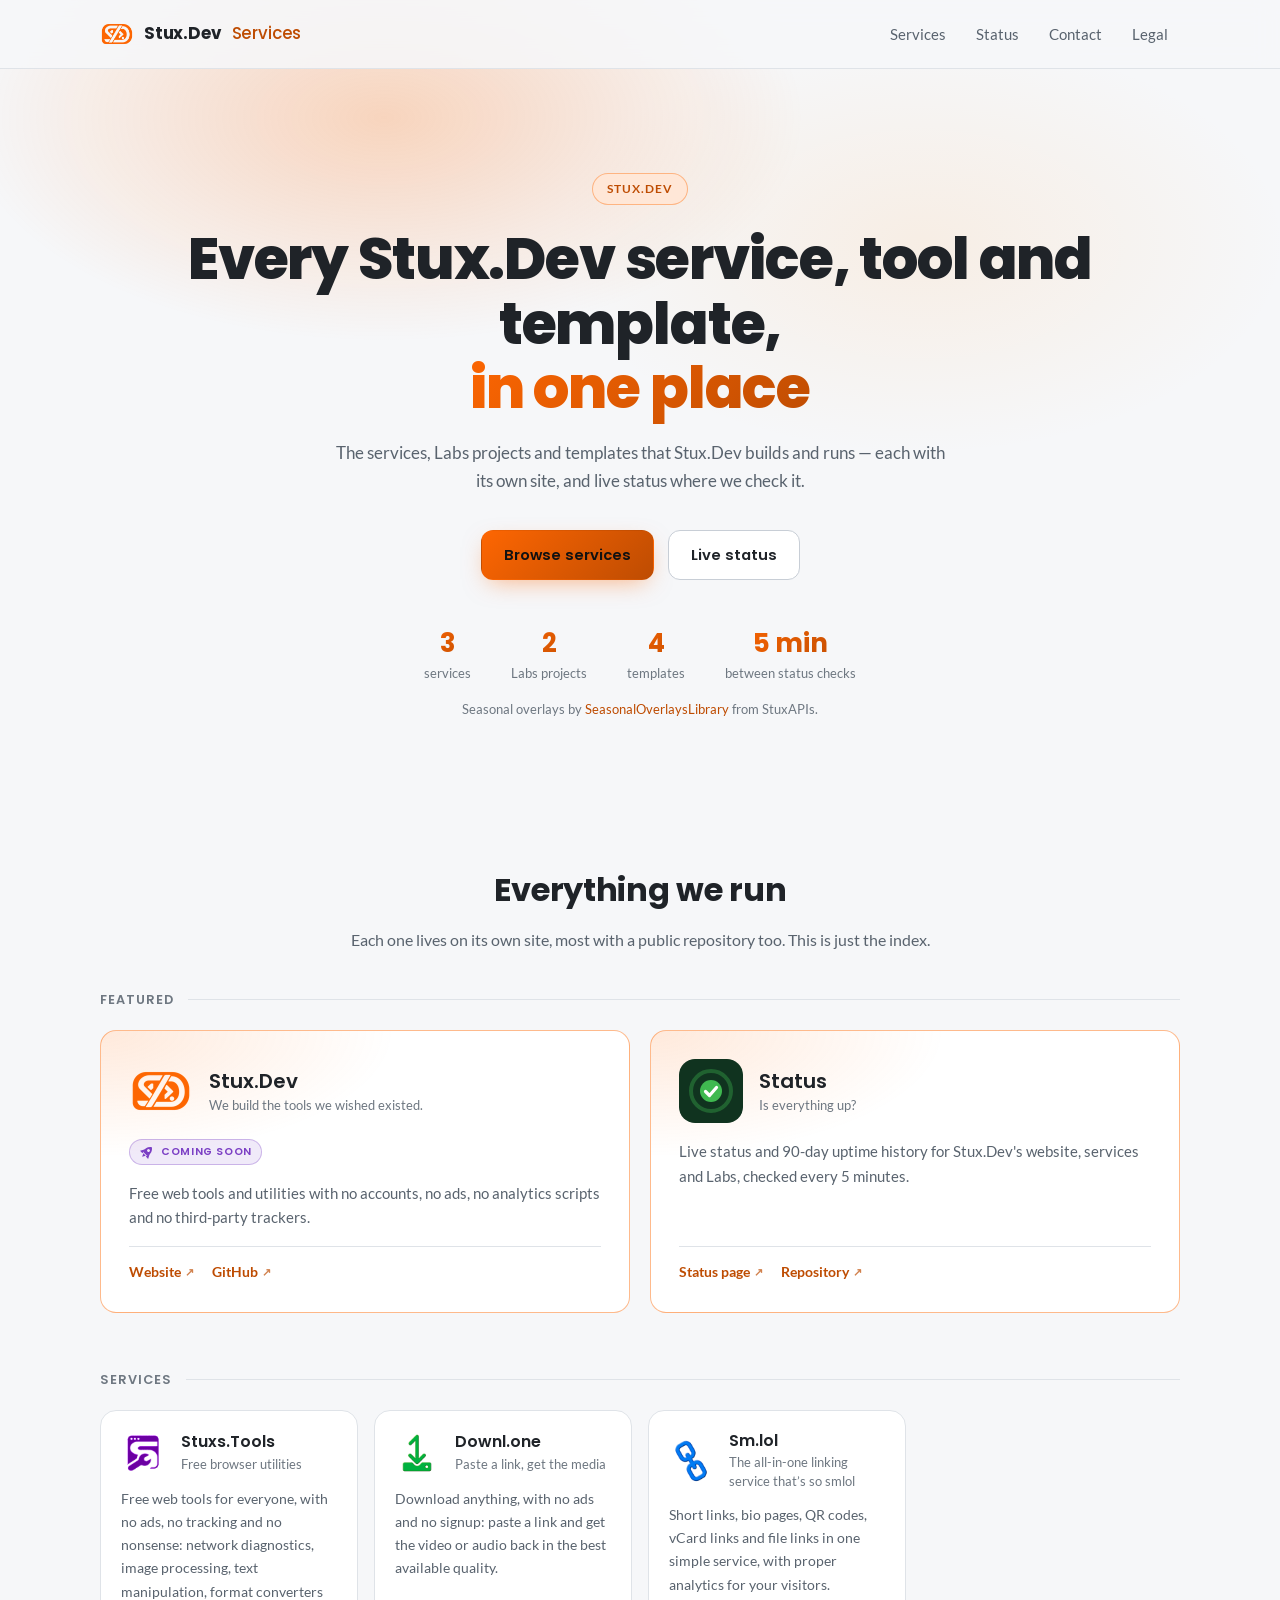
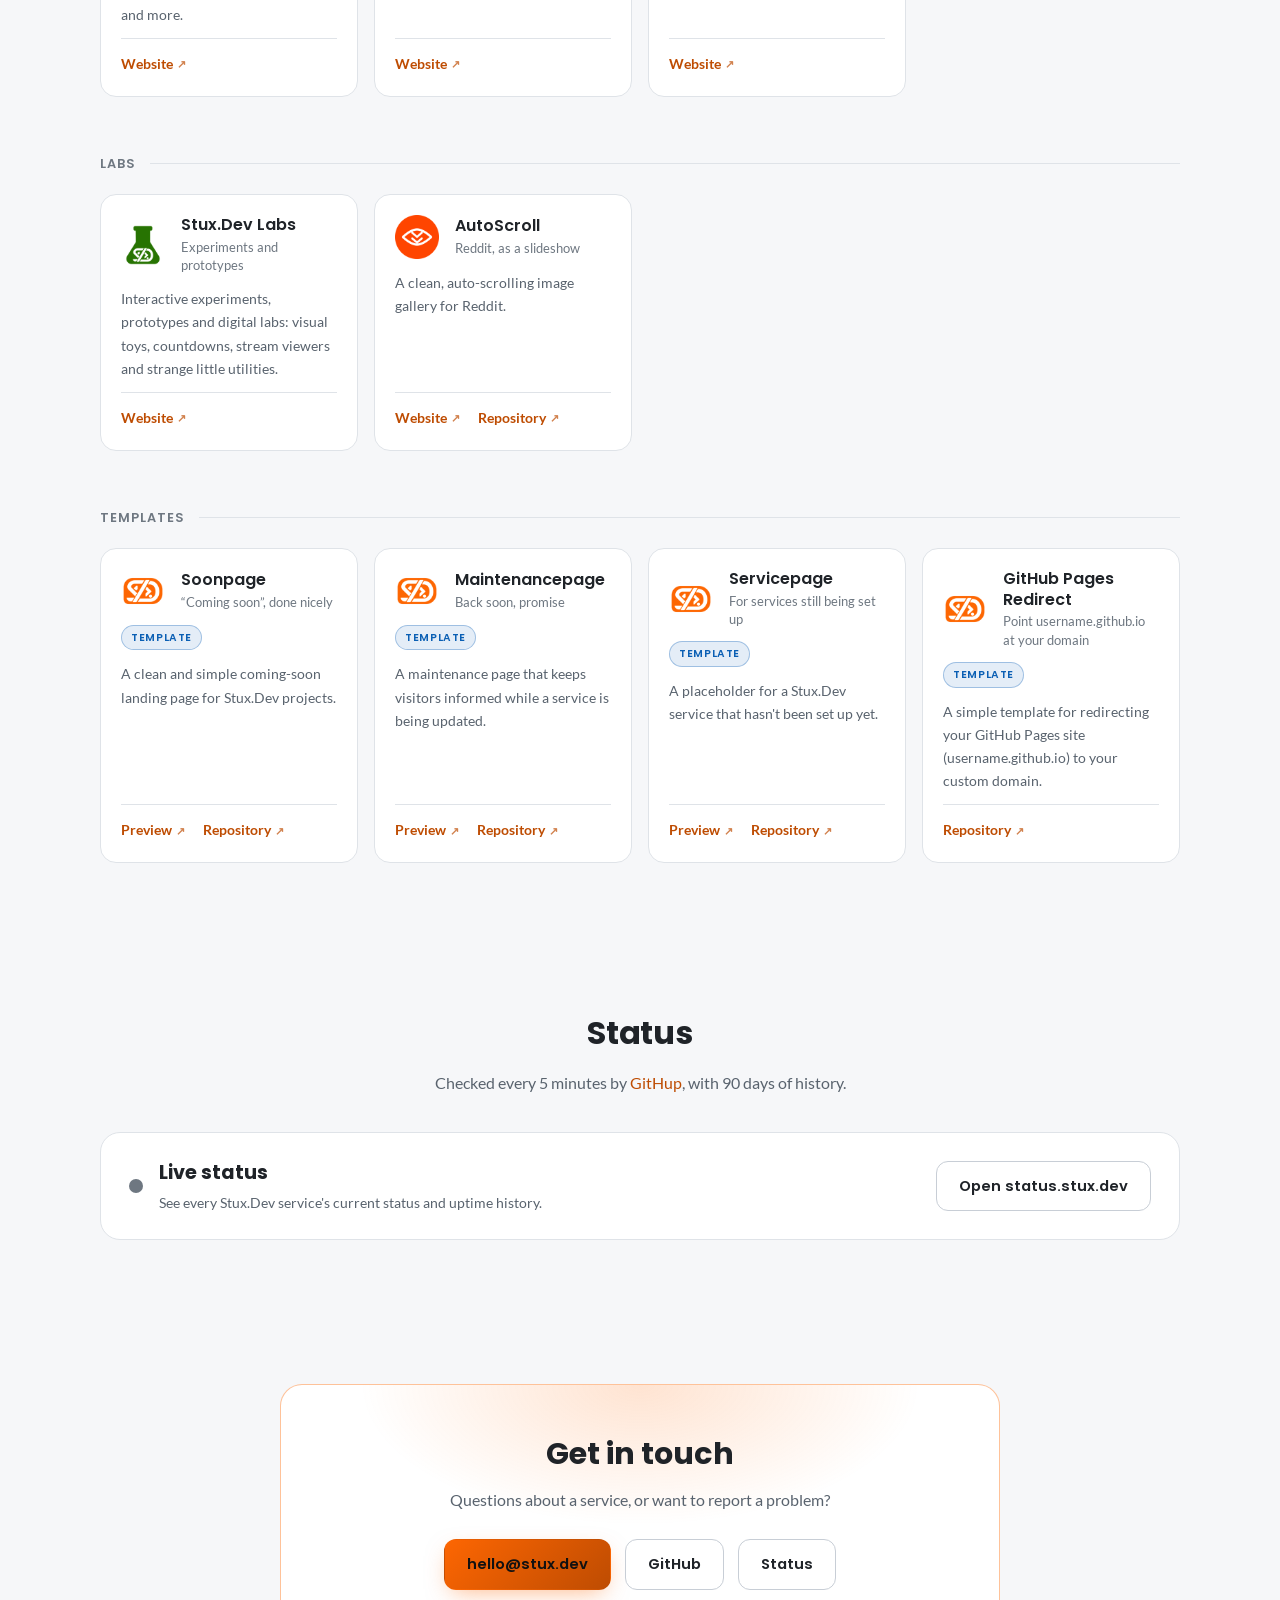
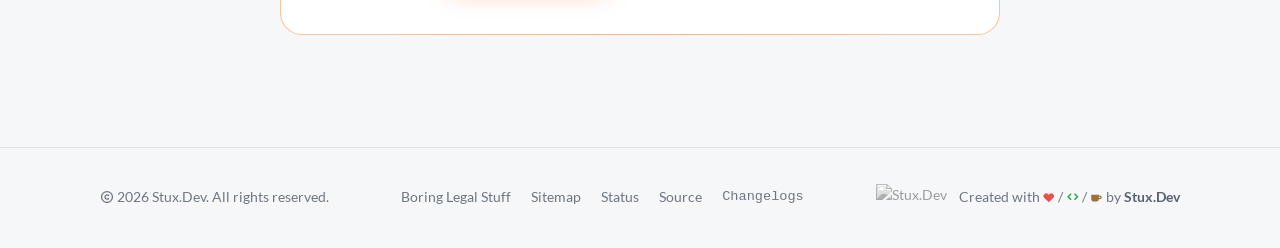
==== index.html @ bbdae4e1 "Release v1.0.5 See CHANGELOG.md for details." ====
<!doctype html>
<html lang="en">
<head>
  <meta charset="utf-8">
  <meta name="viewport" content="width=device-width, initial-scale=1">
  <meta name="theme-color" content="#0d1117">
  <title>Stux.Dev Services</title>
  <meta name="description" content="Every Stux.Dev service, tool and template in one place, with live status from status.stux.dev.">
  <link rel="icon" type="image/png" href="/assets/img/icon.png">
  <link rel="stylesheet" href="/assets/css/style.css">
  <link rel="stylesheet" href="/assets/css/site-banner.css">
  <script src="/assets/js/dev-mode.js"></script>
  <script src="https://seasonaloverlayslibrary.stuxapis.net/seasonal-overlays-library.js" defer></script>
</head>
<body>

  <header class="site-header">
    <div class="container">
      <a href="/" class="brand">
        <img src="/assets/img/icon.png" width="34" height="34" alt="">
        Stux.Dev <span class="brand-sub">Services</span>
      </a>
      <nav class="nav-links">
        <a href="/#services">Services</a>
        <a href="/#status">Status</a>
        <a href="/#contact">Contact</a>
        <a href="/legal/">Legal</a>
      </nav>
    </div>
  </header>

  <section class="hero">
    <div class="container">
      <span class="eyebrow">Stux.Dev</span>
      <h1>Every Stux.Dev service, tool and template,<br><span class="grad">in one place</span></h1>
      <p>The services, Labs projects and templates that Stux.Dev builds and runs &mdash; each with its own site, and live status where we check it.</p>
      <div class="actions">
        <a class="btn btn-primary" href="#services">Browse services</a>
        <a class="btn btn-ghost" href="https://status.stux.dev" target="_blank" rel="noopener">Live status</a>
        <button type="button" class="btn btn-ghost btn-season" id="season-btn" data-overlay-preset="auto" hidden>Today's overlay</button>
      </div>
      <div class="hero-stats">
        <div><strong class="grad">3</strong><span>services</span></div>
        <div><strong class="grad">2</strong><span>Labs projects</span></div>
        <div><strong class="grad">4</strong><span>templates</span></div>
        <div><strong class="grad">5 min</strong><span>between status checks</span></div>
      </div>
      <p class="season-note">Seasonal overlays by <a href="https://seasonaloverlayslibrary.stuxapis.net" target="_blank" rel="noopener">SeasonalOverlaysLibrary</a> from StuxAPIs.</p>
    </div>
  </section>

  <section class="section" id="services">
    <div class="container">
      <div class="section-head">
        <h2>Everything we run</h2>
        <p>Each one lives on its own site, most with a public repository too. This is just the index.</p>
      </div>

      <h3 class="subhead">Featured</h3>
      <div class="project-grid two-up">

        <article data-state="soon" class="project-card featured" data-monitor="stux-dev:stux-dev">
          <div class="project-top">
            <img class="project-icon" src="/assets/img/services/stux-dev.png" width="64" height="64" alt="Stux.Dev icon" loading="lazy">
            <div>
              <h3>Stux.Dev</h3>
              <div class="project-tagline">We build the tools we wished existed.</div>
            </div>
          </div>
          <span class="badge-status soon"><i class="badge-ico" aria-hidden="true"></i>Coming soon</span>
          <p class="desc">Free web tools and utilities with no accounts, no ads, no analytics scripts and no third-party trackers.</p>
          <div class="project-links">
            <a href="https://stux.dev" target="_blank" rel="noopener">Website</a>
            <a href="https://github.com/StuxDev" target="_blank" rel="noopener">GitHub</a>
          </div>
        </article>

        <article class="project-card featured" data-monitor="stux-dev:*">
          <div class="project-top">
            <img class="project-icon" src="/assets/img/services/status.svg" width="64" height="64" alt="Status icon" loading="lazy">
            <div>
              <h3>Status</h3>
              <div class="project-tagline">Is everything up?</div>
            </div>
          </div>
          <span class="badge-status live" hidden></span>
          <p class="desc">Live status and 90-day uptime history for Stux.Dev's website, services and Labs, checked every 5 minutes.</p>
          <div class="project-links">
            <a href="https://status.stux.dev" target="_blank" rel="noopener">Status page</a>
            <a href="https://github.com/StuxDev/Status" target="_blank" rel="noopener">Repository</a>
          </div>
        </article>

      </div>

      <h3 class="subhead">Services</h3>
      <div class="project-grid compact">

        <article class="project-card" data-monitor="stux-dev:stuxs-tools">
          <div class="project-top">
            <img class="project-icon" src="/assets/img/services/stuxs-tools.png" width="44" height="44" alt="Stuxs.Tools icon" loading="lazy">
            <div>
              <h3>Stuxs.Tools</h3>
              <div class="project-tagline">Free browser utilities</div>
            </div>
          </div>
          <span class="badge-status live" hidden></span>
          <p class="desc">Free web tools for everyone, with no ads, no tracking and no nonsense: network diagnostics, image processing, text manipulation, format converters and more.</p>
          <div class="project-links">
            <a href="https://stuxs.tools" target="_blank" rel="noopener">Website</a>
          </div>
        </article>

        <article class="project-card" data-monitor="stux-dev:downl-one">
          <div class="project-top">
            <img class="project-icon" src="/assets/img/services/downl-one.png" width="44" height="44" alt="Downl.one icon" loading="lazy">
            <div>
              <h3>Downl.one</h3>
              <div class="project-tagline">Paste a link, get the media</div>
            </div>
          </div>
          <span class="badge-status live" hidden></span>
          <p class="desc">Download anything, with no ads and no signup: paste a link and get the video or audio back in the best available quality.</p>
          <div class="project-links">
            <a href="https://downl.one" target="_blank" rel="noopener">Website</a>
          </div>
        </article>

        <article class="project-card" data-monitor="stux-dev:sm-lol">
          <div class="project-top">
            <img class="project-icon" src="/assets/img/services/sm-lol.png" width="44" height="44" alt="Sm.lol icon" loading="lazy">
            <div>
              <h3>Sm.lol</h3>
              <div class="project-tagline">The all-in-one linking service that&rsquo;s so smlol</div>
            </div>
          </div>
          <span class="badge-status live" hidden></span>
          <p class="desc">Short links, bio pages, QR codes, vCard links and file links in one simple service, with proper analytics for your visitors.</p>
          <div class="project-links">
            <a href="https://sm.lol" target="_blank" rel="noopener">Website</a>
          </div>
        </article>

      </div>

      <h3 class="subhead">Labs</h3>
      <div class="project-grid compact">

        <article class="project-card" data-monitor="stux-dev:stux-dev-labs">
          <div class="project-top">
            <img class="project-icon" src="/assets/img/services/stux-dev-labs.png" width="44" height="44" alt="Stux.Dev Labs icon" loading="lazy">
            <div>
              <h3>Stux.Dev Labs</h3>
              <div class="project-tagline">Experiments and prototypes</div>
            </div>
          </div>
          <span class="badge-status live" hidden></span>
          <p class="desc">Interactive experiments, prototypes and digital labs: visual toys, countdowns, stream viewers and strange little utilities.</p>
          <div class="project-links">
            <a href="https://labs.stux.dev" target="_blank" rel="noopener">Website</a>
          </div>
        </article>

        <article class="project-card" data-monitor="stux-dev:autoscroll">
          <div class="project-top">
            <img class="project-icon" src="/assets/img/services/autoscroll.png" width="44" height="44" alt="AutoScroll icon" loading="lazy">
            <div>
              <h3>AutoScroll</h3>
              <div class="project-tagline">Reddit, as a slideshow</div>
            </div>
          </div>
          <span class="badge-status live" hidden></span>
          <p class="desc">A clean, auto-scrolling image gallery for Reddit.</p>
          <div class="project-links">
            <a href="https://autoscroll.stux.dev" target="_blank" rel="noopener">Website</a>
            <a href="https://github.com/StuxDev/AutoScroll" target="_blank" rel="noopener">Repository</a>
          </div>
        </article>

      </div>

      <h3 class="subhead">Templates</h3>
      <div class="project-grid compact">

        <article data-state="template" class="project-card">
          <div class="project-top">
            <img class="project-icon" src="/assets/img/services/stux-dev.png" width="44" height="44" alt="Soonpage icon" loading="lazy">
            <div>
              <h3>Soonpage</h3>
              <div class="project-tagline">&ldquo;Coming soon&rdquo;, done nicely</div>
            </div>
          </div>
          <span class="badge-status template"><i class="badge-ico" aria-hidden="true"></i>Template</span>
          <p class="desc">A clean and simple coming-soon landing page for Stux.Dev projects.</p>
          <div class="project-links">
            <a href="https://soonpage.stux.dev" target="_blank" rel="noopener">Preview</a>
            <a href="https://github.com/StuxDev/soonpage" target="_blank" rel="noopener">Repository</a>
          </div>
        </article>

        <article data-state="template" class="project-card">
          <div class="project-top">
            <img class="project-icon" src="/assets/img/services/stux-dev.png" width="44" height="44" alt="Maintenancepage icon" loading="lazy">
            <div>
              <h3>Maintenancepage</h3>
              <div class="project-tagline">Back soon, promise</div>
            </div>
          </div>
          <span class="badge-status template"><i class="badge-ico" aria-hidden="true"></i>Template</span>
          <p class="desc">A maintenance page that keeps visitors informed while a service is being updated.</p>
          <div class="project-links">
            <a href="https://maintenancepage.stux.dev" target="_blank" rel="noopener">Preview</a>
            <a href="https://github.com/StuxDev/maintenancepage" target="_blank" rel="noopener">Repository</a>
          </div>
        </article>

        <article data-state="template" class="project-card">
          <div class="project-top">
            <img class="project-icon" src="/assets/img/services/stux-dev.png" width="44" height="44" alt="Servicepage icon" loading="lazy">
            <div>
              <h3>Servicepage</h3>
              <div class="project-tagline">For services still being set up</div>
            </div>
          </div>
          <span class="badge-status template"><i class="badge-ico" aria-hidden="true"></i>Template</span>
          <p class="desc">A placeholder for a Stux.Dev service that hasn't been set up yet.</p>
          <div class="project-links">
            <a href="https://servicepage.stux.dev" target="_blank" rel="noopener">Preview</a>
            <a href="https://github.com/StuxDev/servicepage" target="_blank" rel="noopener">Repository</a>
          </div>
        </article>

        <article data-state="template" class="project-card">
          <div class="project-top">
            <img class="project-icon" src="/assets/img/services/stux-dev.png" width="44" height="44" alt="GitHub Pages Redirect icon" loading="lazy">
            <div>
              <h3>GitHub Pages Redirect</h3>
              <div class="project-tagline">Point username.github.io at your domain</div>
            </div>
          </div>
          <span class="badge-status template"><i class="badge-ico" aria-hidden="true"></i>Template</span>
          <p class="desc">A simple template for redirecting your GitHub Pages site (username.github.io) to your custom domain.</p>
          <div class="project-links">
            <a href="https://github.com/StuxDev/stuxdev.github.io" target="_blank" rel="noopener">Repository</a>
          </div>
        </article>

      </div>
    </div>
  </section>

  <section class="section" id="status">
    <div class="container">
      <div class="section-head">
        <h2>Status</h2>
        <p>Checked every 5 minutes by <a href="https://githup.stux.group" target="_blank" rel="noopener" style="color: var(--accent-bright);">GitHup</a>, with 90 days of history.</p>
      </div>
      <div class="status-band" id="status-band">
        <div class="sb-main">
          <span class="sb-dot" aria-hidden="true"></span>
          <div>
            <h2>Live status</h2>
            <p>See every Stux.Dev service's current status and uptime history.</p>
          </div>
        </div>
        <a class="btn btn-ghost" href="https://status.stux.dev" target="_blank" rel="noopener">Open status.stux.dev</a>
      </div>
    </div>
  </section>

  <section class="section" id="contact">
    <div class="container">
      <div class="contact-card">
        <h2>Get in touch</h2>
        <p>Questions about a service, or want to report a problem?</p>
        <div class="contact-links">
          <a class="btn btn-primary" href="mailto:hello@stux.dev">hello@stux.dev</a>
          <a class="btn btn-ghost" href="https://github.com/StuxDev" target="_blank" rel="noopener">GitHub</a>
          <a class="btn btn-ghost" href="https://status.stux.dev" target="_blank" rel="noopener">Status</a>
        </div>
      </div>
    </div>
  </section>

  <footer class="site-footer">
    <div class="container">
      <div><span class="copy-i" title="Copyright"><svg viewBox="0 0 16 16" aria-hidden="true" focusable="false"><path d="M8 1a7 7 0 1 1 0 14A7 7 0 0 1 8 1zm0 1.5a5.5 5.5 0 1 0 0 11 5.5 5.5 0 0 0 0-11zm.1 2.3c1.2 0 2.2.6 2.7 1.6l-1.3.7c-.3-.6-.8-.9-1.4-.9-1 0-1.6.8-1.6 1.8s.6 1.8 1.6 1.8c.6 0 1.1-.3 1.4-.9l1.3.7c-.5 1-1.5 1.6-2.7 1.6-1.8 0-3.1-1.4-3.1-3.2s1.3-3.2 3.1-3.2z"/></svg></span><span class="sr-only">&copy;</span> <span data-year data-year-start="2026"></span> Stux.Dev. All rights reserved.</div>
      <div class="footer-links">
        <a href="/legal/">Boring Legal Stuff</a>
        <a href="/sitemap/">Sitemap</a>
        <a href="https://status.stux.dev" target="_blank" rel="noopener">Status</a>
        <a href="https://github.com/StuxDev/Services" target="_blank" rel="noopener">Source</a>
        <a href="/changelogs/" data-site-version title="Changelogs">Changelogs</a>
      </div>
      <div class="footer-brand">
        <div class="footer-brand-row">
          <a href="/" aria-label="Stux.Dev"><img class="footer-brand-logo" src="https://global.media.stux.dev/logo.png" alt="Stux.Dev" height="28"></a>
        </div>
        <p class="footer-created">Created with <span class="fc-i fc-love" title="Love"><svg viewBox="0 0 16 16" aria-hidden="true" focusable="false"><path d="M8 14.3 1.9 8.4A3.7 3.7 0 0 1 7.2 3.1L8 3.9l.8-.8a3.7 3.7 0 0 1 5.3 5.3z"/></svg></span> / <span class="fc-i fc-code" title="Code"><svg viewBox="0 0 16 16" aria-hidden="true" focusable="false"><path d="M5.4 3.9 1.3 8l4.1 4.1 1.2-1.2L3.7 8l2.9-2.9zm5.2 0L9.4 5.1 12.3 8l-2.9 2.9 1.2 1.2L14.7 8z"/></svg></span> / <span class="fc-i fc-coffee" title="Coffee"><svg viewBox="0 0 16 16" aria-hidden="true" focusable="false"><path d="M1.5 4.5h9.5v5A3.5 3.5 0 0 1 7.5 13h-2.5A3.5 3.5 0 0 1 1.5 9.5zM11 5.5h1.2a2.3 2.3 0 0 1 0 4.6H11V8.6h1.2a.8.8 0 0 0 0-1.6H11z"/></svg></span><span class="sr-only"> love, code and coffee</span> by <a href="https://github.com/StuxDev" target="_blank" rel="noopener">Stux.Dev</a></p>
      </div>
    </div>
  </footer>

  <script src="/assets/js/main.js" defer></script>
</body>
</html>
---- assets/css/style.css ----
/* Stux.Dev Services — shared stylesheet
   Layout follows StuxieDev Projects; palette is the main Stux.Dev one (accent #fd6602),
   dark by default with a light theme (system preference, or data-theme on <html>).
   Poppins for headings, Lato for body copy. */

/* Self-hosted (SIL Open Font License), latin subset only, so the site makes
   no third-party requests. See assets/fonts/. */
@font-face {
  font-family: "Lato";
  font-style: normal;
  font-weight: 400;
  font-display: swap;
  src: url("/assets/fonts/lato-400-latin.woff2") format("woff2");
  unicode-range: U+0000-00FF, U+0131, U+0152-0153, U+02BB-02BC, U+02C6, U+02DA, U+02DC, U+0304, U+0308, U+0329, U+2000-206F, U+20AC, U+2122, U+2191, U+2193, U+2212, U+2215, U+FEFF, U+FFFD;
}
@font-face {
  font-family: "Lato";
  font-style: normal;
  font-weight: 700;
  font-display: swap;
  src: url("/assets/fonts/lato-700-latin.woff2") format("woff2");
  unicode-range: U+0000-00FF, U+0131, U+0152-0153, U+02BB-02BC, U+02C6, U+02DA, U+02DC, U+0304, U+0308, U+0329, U+2000-206F, U+20AC, U+2122, U+2191, U+2193, U+2212, U+2215, U+FEFF, U+FFFD;
}
@font-face {
  font-family: "Poppins";
  font-style: normal;
  font-weight: 500;
  font-display: swap;
  src: url("/assets/fonts/poppins-500-latin.woff2") format("woff2");
  unicode-range: U+0000-00FF, U+0131, U+0152-0153, U+02BB-02BC, U+02C6, U+02DA, U+02DC, U+0304, U+0308, U+0329, U+2000-206F, U+20AC, U+2122, U+2191, U+2193, U+2212, U+2215, U+FEFF, U+FFFD;
}
@font-face {
  font-family: "Poppins";
  font-style: normal;
  font-weight: 600;
  font-display: swap;
  src: url("/assets/fonts/poppins-600-latin.woff2") format("woff2");
  unicode-range: U+0000-00FF, U+0131, U+0152-0153, U+02BB-02BC, U+02C6, U+02DA, U+02DC, U+0304, U+0308, U+0329, U+2000-206F, U+20AC, U+2122, U+2191, U+2193, U+2212, U+2215, U+FEFF, U+FFFD;
}
@font-face {
  font-family: "Poppins";
  font-style: normal;
  font-weight: 700;
  font-display: swap;
  src: url("/assets/fonts/poppins-700-latin.woff2") format("woff2");
  unicode-range: U+0000-00FF, U+0131, U+0152-0153, U+02BB-02BC, U+02C6, U+02DA, U+02DC, U+0304, U+0308, U+0329, U+2000-206F, U+20AC, U+2122, U+2191, U+2193, U+2212, U+2215, U+FEFF, U+FFFD;
}
@font-face {
  font-family: "Poppins";
  font-style: normal;
  font-weight: 800;
  font-display: swap;
  src: url("/assets/fonts/poppins-800-latin.woff2") format("woff2");
  unicode-range: U+0000-00FF, U+0131, U+0152-0153, U+02BB-02BC, U+02C6, U+02DA, U+02DC, U+0304, U+0308, U+0329, U+2000-206F, U+20AC, U+2122, U+2191, U+2193, U+2212, U+2215, U+FEFF, U+FFFD;
}

:root {
  --bg: #0d1117;
  --bg-raised: #151b23;
  --bg-card: #161b22;
  --bg-card-hover: #1c232c;
  --border: #2a313c;
  --border-strong: #3a4350;
  --text: #e6edf3;
  --text-muted: #9ba3ad;
  --text-faint: #7d8590;
  --accent: #fd6602;
  --accent-bright: #ff8a3d;
  --accent-pink: #ff9a4d;
  --accent-hover: #ffb27a;
  --on-accent: #111111;
  --accent-soft: rgba(253, 102, 2, 0.14);
  --accent-rgb: 253, 102, 2;
  --accent-grad: linear-gradient(135deg, #ff9a4d 0%, #fd6602 100%);
  --header-bg: rgba(13, 17, 23, 0.8);
  --ok: #3fb950;
  --warn: #d29922;
  --bad: #f85149;
  --soon: #b98cff;
  --maint: #f0883e;
  --tmpl: #7cb7ff;
  --arch: #a8a2ad;
  --radius: 16px;
  --container: 1120px;
  --font-sans: "Lato", -apple-system, BlinkMacSystemFont, "Segoe UI", Roboto, Helvetica, Arial, sans-serif;
  --font-display: "Poppins", var(--font-sans);
  --font-mono: "SFMono-Regular", Consolas, "Liberation Mono", Menlo, monospace;
  color-scheme: dark;
}

/* Light theme: the system preference unless <html data-theme="dark"> is set, or data-theme="light" */
@media (prefers-color-scheme: light) {
  :root:not([data-theme="dark"]) {
    --bg: #f6f7f9;
    --bg-raised: #eef0f3;
    --bg-card: #ffffff;
    --bg-card-hover: #fff8f3;
    --border: #dfe3e8;
    --border-strong: #c8ced6;
    --text: #1f2328;
    --text-muted: #59636e;
    --text-faint: #6e7781;
    --accent-bright: #be4c02;
    --accent-pink: #fd6602;
    --accent-hover: #8f3801;
    --accent-soft: #ffe7d7;
    --accent-grad: linear-gradient(135deg, #fd6602 0%, #be4c02 100%);
    --header-bg: rgba(246, 247, 249, 0.85);
    --ok: #1a7f37;
    --warn: #9a6700;
    --bad: #cf222e;
    --soon: #7b3fc4;
    --maint: #b3470f;
    --tmpl: #0a5fb4;
    --arch: #59636e;
    color-scheme: light;
  }
}
:root[data-theme="light"] {
  --bg: #f6f7f9;
  --bg-raised: #eef0f3;
  --bg-card: #ffffff;
  --bg-card-hover: #fff8f3;
  --border: #dfe3e8;
  --border-strong: #c8ced6;
  --text: #1f2328;
  --text-muted: #59636e;
  --text-faint: #6e7781;
  --accent-bright: #be4c02;
  --accent-pink: #fd6602;
  --accent-hover: #8f3801;
  --accent-soft: #ffe7d7;
  --accent-grad: linear-gradient(135deg, #fd6602 0%, #be4c02 100%);
  --header-bg: rgba(246, 247, 249, 0.85);
  --ok: #1a7f37;
  --warn: #9a6700;
  --bad: #cf222e;
  --soon: #7b3fc4;
  --maint: #b3470f;
  --tmpl: #0a5fb4;
  --arch: #59636e;
  color-scheme: light;
}

* { box-sizing: border-box; }

html { scroll-behavior: smooth; scroll-padding-top: calc(80px + var(--banner-h, 0px)); }

body {
  margin: 0;
  background: var(--bg);
  color: var(--text);
  font-family: var(--font-sans);
  line-height: 1.65;
  -webkit-font-smoothing: antialiased;
  overflow-x: hidden;
}

h1, h2, h3, .brand, .btn { font-family: var(--font-display); }

img { max-width: 100%; display: block; }

a { color: inherit; text-decoration: none; }

::selection { background: var(--accent); color: var(--on-accent); }

:focus-visible { outline: 2px solid var(--accent-bright); outline-offset: 3px; border-radius: 6px; }

.container {
  max-width: var(--container);
  margin: 0 auto;
  padding: 0 20px;
}

/* The shared site banner (site-banner.css; dev mode, see main.js) in this site's colours. It follows
   the page theme: the system preference, or data-theme on <html>. */
.site-banners {
  --banner-page-bg: var(--bg);
  --banner-text: var(--text);
  --banner-site: #fd6602;
  --banner-site-light: #be4c02;
}

/* Header */
.site-header {
  position: sticky;
  top: var(--banner-h, 0px);
  z-index: 20;
  background: var(--header-bg);
  backdrop-filter: blur(12px);
  -webkit-backdrop-filter: blur(12px);
  border-bottom: 1px solid var(--border);
}
.site-header .container {
  display: flex;
  align-items: center;
  justify-content: space-between;
  height: 68px;
}
.brand {
  display: flex;
  align-items: center;
  gap: 10px;
  font-weight: 700;
  font-size: 1.05rem;
  letter-spacing: -0.01em;
}
.brand img { width: 34px; height: 34px; border-radius: 10px; }
.brand .brand-sub { color: var(--accent-bright); font-weight: 500; }

.nav-links {
  display: flex;
  gap: 6px;
  font-size: 0.92rem;
  color: var(--text-muted);
}
.nav-links a {
  padding: 6px 12px;
  border-radius: 8px;
  transition: color 0.15s, background 0.15s;
}
.nav-links a:hover { color: var(--text); background: var(--accent-soft); }

/* Breadcrumb */
.breadcrumb {
  display: flex;
  align-items: center;
  gap: 8px;
  font-size: 0.85rem;
  color: var(--text-faint);
  margin-bottom: 14px;
}
.breadcrumb a:hover { color: var(--accent-bright); }
.bc-sep { opacity: 0.5; }
.bc-cur { color: var(--text-muted); }

/* Hero */
.hero {
  position: relative;
  padding: 104px 0 72px;
  text-align: center;
  isolation: isolate;
}
.hero::before {
  content: "";
  position: absolute;
  inset: -120px 0 0;
  z-index: -1;
  background:
    radial-gradient(600px 320px at 30% 20%, rgba(var(--accent-rgb), 0.24), transparent 70%),
    radial-gradient(520px 300px at 72% 35%, rgba(255, 170, 80, 0.12), transparent 70%);
  pointer-events: none;
}
.hero .eyebrow {
  display: inline-block;
  font-size: 0.76rem;
  font-weight: 700;
  letter-spacing: 0.08em;
  text-transform: uppercase;
  color: var(--accent-bright);
  background: var(--accent-soft);
  border: 1px solid rgba(var(--accent-rgb), 0.4);
  padding: 5px 14px;
  border-radius: 999px;
  margin-bottom: 22px;
}
.hero h1 {
  font-size: clamp(2.1rem, 5.5vw, 3.6rem);
  font-weight: 800;
  line-height: 1.12;
  letter-spacing: -0.02em;
  margin: 0 0 18px;
}
.grad {
  background: var(--accent-grad);
  -webkit-background-clip: text;
  background-clip: text;
  color: transparent;
}
.hero p {
  color: var(--text-muted);
  max-width: 620px;
  margin: 0 auto;
  font-size: 1.08rem;
}
.hero .actions {
  margin-top: 34px;
  display: flex;
  gap: 14px;
  justify-content: center;
  flex-wrap: wrap;
}
.hero-stats {
  display: flex;
  justify-content: center;
  gap: 40px;
  margin-top: 48px;
  flex-wrap: wrap;
}
.hero-stats div { text-align: center; }
.hero-stats strong {
  display: block;
  font-family: var(--font-display);
  font-size: 1.6rem;
  font-weight: 700;
  line-height: 1.2;
}
.hero-stats span { font-size: 0.82rem; color: var(--text-faint); }

.btn {
  display: inline-flex;
  align-items: center;
  gap: 8px;
  padding: 12px 22px;
  border-radius: 12px;
  font-size: 0.92rem;
  font-weight: 600;
  border: 1px solid var(--border-strong);
  transition: transform 0.15s, background 0.15s, border-color 0.15s, box-shadow 0.15s;
}
.btn:hover { transform: translateY(-1px); }
.btn-primary {
  background: var(--accent-grad);
  color: var(--on-accent);
  border-color: transparent;
  box-shadow: 0 8px 24px -8px rgba(var(--accent-rgb), 0.5);
}
.btn-primary:hover { box-shadow: 0 10px 28px -6px rgba(var(--accent-rgb), 0.6); }
.btn-ghost { color: var(--text); background: var(--bg-card); }
.btn-ghost:hover { background: var(--accent-soft); border-color: var(--accent); }

/* Sections */
.section { padding: 72px 0; }
.section-head { margin-bottom: 36px; text-align: center; }
.section-head h2 { font-size: clamp(1.6rem, 3.5vw, 2rem); font-weight: 700; margin: 0 0 10px; letter-spacing: -0.01em; }
.section-head p { color: var(--text-muted); margin: 0; }
.subhead {
  display: flex;
  align-items: center;
  gap: 14px;
  font-family: var(--font-display);
  font-size: 0.8rem;
  font-weight: 600;
  letter-spacing: 0.08em;
  text-transform: uppercase;
  color: var(--text-faint);
  margin: 56px 0 20px;
}
.subhead::after { content: ""; flex: 1; height: 1px; background: var(--border); }
.subhead:first-of-type { margin-top: 0; }

/* Project cards */
.project-grid {
  display: grid;
  grid-template-columns: repeat(auto-fill, minmax(300px, 1fr));
  gap: 20px;
}
.project-card {
  position: relative;
  background: var(--bg-card);
  border: 1px solid var(--border);
  border-radius: var(--radius);
  padding: 24px;
  display: flex;
  flex-direction: column;
  gap: 16px;
  transition: border-color 0.2s, transform 0.2s, background 0.2s, box-shadow 0.2s;
}
.project-card:hover {
  border-color: rgba(var(--accent-rgb), 0.7);
  background: var(--bg-card-hover);
  transform: translateY(-3px);
  box-shadow: 0 16px 40px -20px rgba(var(--accent-rgb), 0.45);
}
.project-card .project-top {
  display: flex;
  align-items: center;
  gap: 16px;
}

/* Icons: every icon renders into a fixed square box and is scaled with
   object-fit, so non-square or oddly padded source images are never
   stretched or squashed. */
.project-icon {
  width: 56px;
  height: 56px;
  flex: 0 0 56px;
  aspect-ratio: 1 / 1;
  object-fit: contain;
  border-radius: 14px;
}
/* For icons drawn on a transparent background (no tile of their own). */
.project-card h3 { margin: 0; font-size: 1.12rem; font-weight: 600; line-height: 1.3; }
.project-card .project-tagline { color: var(--text-faint); font-size: 0.84rem; margin-top: 2px; line-height: 1.4; }
.project-card p.desc { color: var(--text-muted); font-size: 0.93rem; margin: 0; flex-grow: 1; }
.project-card .stack {
  display: flex;
  flex-wrap: wrap;
  align-items: center;
  gap: 6px;
}
.pill {
  font-size: 0.72rem;
  padding: 3px 10px;
  border-radius: 999px;
  background: var(--bg-raised);
  border: 1px solid var(--border);
  color: var(--text-muted);
}
.project-card .project-links {
  display: flex;
  gap: 18px;
  font-size: 0.86rem;
  padding-top: 14px;
  border-top: 1px solid var(--border);
}
.project-card .project-links a {
  color: var(--accent-bright);
  font-weight: 700;
  display: inline-flex;
  align-items: center;
  gap: 4px;
}
.project-card .project-links a::after { content: "\2197"; font-size: 0.8em; opacity: 0.7; transition: transform 0.15s; }
.project-card .project-links a:hover { color: var(--accent-hover); }
.project-card .project-links a:hover::after { transform: translate(2px, -2px); }

/* Two cards per row (Featured, More projects) */
.project-grid.two-up { grid-template-columns: repeat(2, minmax(0, 1fr)); }

/* Featured cards: bigger icon and a soft accent border */
.project-card.featured {
  padding: 28px;
  border-color: rgba(var(--accent-rgb), 0.45);
  background:
    radial-gradient(420px 180px at 0% 0%, rgba(var(--accent-rgb), 0.14), transparent 70%),
    var(--bg-card);
}
.project-card.featured .project-icon { width: 64px; height: 64px; flex-basis: 64px; border-radius: 16px; }
.project-card.featured h3 { font-size: 1.25rem; }

/* Compact cards for smaller scripts/tools */
.project-grid.compact { grid-template-columns: repeat(auto-fill, minmax(240px, 1fr)); gap: 16px; }
.project-grid.compact .project-card { padding: 20px; gap: 12px; }
.project-grid.compact .project-icon { width: 44px; height: 44px; flex-basis: 44px; border-radius: 12px; }
.project-grid.compact h3 { font-size: 1rem; }
.project-grid.compact p.desc { font-size: 0.88rem; }

.badge-status {
  --c: var(--text-muted);
  font-family: var(--font-display);
  font-size: 0.66rem;
  text-transform: uppercase;
  letter-spacing: 0.06em;
  padding: 3px 9px;
  border-radius: 999px;
  font-weight: 600;
  margin-left: auto;
  color: var(--c);
  background: color-mix(in srgb, var(--c) 11%, transparent);
  border: 1px solid color-mix(in srgb, var(--c) 32%, transparent);
}
.badge-status.live { --c: var(--ok); }
.badge-status.archived, .badge-status.discontinued { --c: var(--arch); }

/* About / skills */
.skills-grid {
  display: flex;
  flex-wrap: wrap;
  justify-content: center;
  gap: 10px;
  max-width: 820px;
  margin: 0 auto;
}
.skill-chip {
  background: var(--bg-card);
  border: 1px solid var(--border);
  border-radius: 999px;
  padding: 9px 18px;
  font-size: 0.9rem;
  color: var(--text-muted);
  transition: border-color 0.15s, color 0.15s;
}
.skill-chip:hover { border-color: var(--accent); color: var(--text); }

/* Contact */
.contact-card {
  max-width: 720px;
  margin: 0 auto;
  text-align: center;
  padding: 44px 28px;
  border-radius: 22px;
  border: 1px solid rgba(var(--accent-rgb), 0.4);
  background:
    radial-gradient(400px 200px at 50% 0%, rgba(var(--accent-rgb), 0.18), transparent 70%),
    var(--bg-card);
}
.contact-card h2 { font-size: clamp(1.5rem, 3.5vw, 1.9rem); margin: 0 0 8px; }
.contact-card p { color: var(--text-muted); margin: 0 0 26px; }
.contact-links {
  display: flex;
  gap: 14px;
  justify-content: center;
  flex-wrap: wrap;
}

/* Footer */
.site-footer {
  border-top: 1px solid var(--border);
  padding: 36px 0;
  margin-top: 40px;
}
.site-footer .container {
  display: flex;
  flex-wrap: wrap;
  gap: 16px;
  align-items: center;
  justify-content: space-between;
  font-size: 0.85rem;
  color: var(--text-faint);
}
.footer-links {
  display: flex;
  gap: 20px;
  flex-wrap: wrap;
}
.footer-links a:hover { color: var(--accent-bright); }

/* Brand block "Stux.Dev logo" and "Created with", muted until hovered.
   The logo keeps the same filter functions in every state, so the hover animates smoothly
   (switching the filter off drops the image's layer and snaps). */
.footer-brand { display: flex; flex-wrap: wrap; align-items: center; gap: 8px 12px; }
.footer-brand-row { display: flex; flex-wrap: wrap; align-items: center; gap: 8px 12px; }
.footer-brand-logo { display: block; height: 28px; width: auto; filter: grayscale(1) brightness(1); opacity: .7;
  transition: filter .2s ease, opacity .2s ease; will-change: filter, opacity; backface-visibility: hidden; transform: translateZ(0); }
.footer-brand a:hover .footer-brand-logo, .footer-brand a:focus-visible .footer-brand-logo { filter: grayscale(0) brightness(1); opacity: 1; }
.footer-brand-sep { color: var(--border); }
.footer-brand-text { color: var(--text-muted); font-weight: 600; transition: color .2s; }
.footer-brand-text:hover, .footer-brand-text:focus-visible { color: var(--text); }
.footer-created { margin: 0; }
.footer-created a { color: var(--text-muted); font-weight: 600; transition: color .2s; }
.footer-created a:hover, .footer-created a:focus-visible { color: var(--text); }
.fc-i, .copy-i { display: inline-flex; vertical-align: -2px; }
.copy-i svg { width: 14px; height: 14px; fill: currentColor; }
/* Created-with icons share a 1em box; heart/coffee are scaled optically so the solid heart is not bigger than the code icon */
.fc-i { vertical-align: -0.125em; }
.fc-i svg { width: 1em; height: 1em; fill: currentColor; }
.fc-love { font-size: 0.85em; }
.fc-code { font-size: 1em; }
.fc-coffee { font-size: 0.95em; }
.fc-love { color: #e5534b; } .fc-code { color: #2da44e; } .fc-coffee { color: #a0703c; }
.sr-only { position: absolute; width: 1px; height: 1px; padding: 0; margin: -1px; overflow: hidden; clip: rect(0,0,0,0); white-space: nowrap; border: 0; }
@media (prefers-reduced-motion: reduce) { .footer-brand-logo, .footer-brand-text, .footer-created a { transition: none; } }

/* Legal pages */
.page-hero { padding: 56px 0 32px; }
.page-title { font-size: 2rem; margin: 8px 0 10px; }
.page-desc { color: var(--text-muted); max-width: 640px; }

.legal-grid {
  display: grid;
  grid-template-columns: repeat(auto-fit, minmax(260px, 1fr));
  gap: 18px;
}
.legal-card {
  background: var(--bg-card);
  border: 1px solid var(--border);
  border-radius: var(--radius);
  padding: 20px;
  display: flex;
  justify-content: space-between;
  align-items: center;
  gap: 12px;
  transition: border-color 0.15s, background 0.15s;
}
.legal-card:hover { border-color: var(--accent); background: var(--bg-card-hover); }
.legal-card-name { font-family: var(--font-display); font-weight: 600; margin-bottom: 4px; }
.legal-card-desc { color: var(--text-muted); font-size: 0.85rem; }

.prose-page { max-width: 720px; margin: 0 auto; }
.prose-meta { color: var(--text-faint); font-size: 0.82rem; margin-bottom: 28px; }
.prose-body h2 { font-size: 1.25rem; margin: 36px 0 12px; }
.prose-body h2:first-child { margin-top: 0; }
.prose-body p { color: var(--text-muted); }
.prose-body a { color: var(--accent-bright); }
.prose-body a:hover { text-decoration: underline; }

.info-card {
  background: var(--bg-card);
  border: 1px solid var(--border);
  border-radius: var(--radius);
  padding: 4px 20px;
  margin: 24px 0;
}
.info-card-row {
  padding: 14px 0;
  border-bottom: 1px solid var(--border);
}
.info-card-row.last, .info-card-row:last-child { border-bottom: none; }
.info-card-label { display: block; font-weight: 700; font-size: 0.88rem; margin-bottom: 4px; }
.info-card-value { display: block; color: var(--text-muted); font-size: 0.88rem; }

@media (max-width: 640px) {
  .site-header .container { height: auto; padding: 12px 16px; flex-direction: column; gap: 8px; }
  .nav-links { gap: 2px; flex-wrap: wrap; justify-content: center; }
  .container { padding: 0 16px; }
  .hero { padding: 56px 0 44px; }
  .hero-stats { gap: 28px; }
  .section { padding: 48px 0; }
  .project-grid, .project-grid.compact, .project-grid.two-up { grid-template-columns: 1fr; }
}

@media (prefers-reduced-motion: reduce) {
  html { scroll-behavior: auto; }
  *, *::before, *::after { transition: none !important; }
}

/* Discontinued projects: dimmed, with a short note on why */
.project-card.discontinued { background: transparent; border-style: dashed; }
.project-card.discontinued .project-icon { filter: grayscale(0.85); opacity: 0.7; }
.project-card.discontinued h3 { color: var(--text-muted); }
.project-card.discontinued:hover { background: var(--bg-card); }
.project-card.discontinued:hover .project-icon { filter: none; opacity: 1; }
.discontinued-note {
  margin: 0;
  font-size: 0.82rem;
  color: var(--text-faint);
  padding-left: 10px;
  border-left: 2px solid var(--border-strong);
}

/* ── Stux.Dev Services additions ─────────────────────────────────────── */

/* Which company a service belongs to */
.project-card .owner { font-size: 0.72rem; font-weight: 700; letter-spacing: 0.06em; text-transform: uppercase; color: var(--accent-bright); }

/* One status badge per card, above the description. Precedence (first wins):
   discontinued, template, maintenance, soon, then the live status from main.js. */
.project-card > .badge-status { align-self: flex-start; margin-left: 0; }
.badge-status { display: inline-flex; align-items: center; gap: 6px; }
.badge-status[hidden] { display: none; }
.badge-status.soon { --c: var(--soon); }
.badge-status.maintenance { --c: var(--maint); }
.badge-status.template { --c: var(--tmpl); }
.badge-status.up { --c: var(--ok); }
.badge-status.degraded { --c: var(--warn); }
.badge-status.down { --c: var(--bad); }
/* Glyphs are the site banner's wrench and rocket (one each), as masks so they take the badge colour.
   Exactly one icon per badge: a glyph for soon/maintenance, the ::before dot for live states, none otherwise. */
.badge-ico { display: none; width: 16px; height: 16px; flex: none; background: currentColor; -webkit-mask: var(--glyph) center / contain no-repeat; mask: var(--glyph) center / contain no-repeat; }
.badge-status.soon .badge-ico, .badge-status.maintenance .badge-ico { display: inline-block; }
.badge-status.soon .badge-ico { --glyph: url("data:image/svg+xml,%3Csvg xmlns='http://www.w3.org/2000/svg' viewBox='-1 -1 14 14'%3E%3Cg transform='rotate%2845 6 6%29'%3E%3Cpath fill-rule='evenodd' d='M6 0c2.9 1.9 3.6 5.2 2.6 8.3H3.4C2.4 5.2 3.1 1.9 6 0zM6 2.9a1.25 1.25 0 1 0 0 2.5A1.25 1.25 0 1 0 6 2.9z'/%3E%3Cpath d='M3.2 5.4 1 9.6h2.9zM8.8 5.4 11 9.6H8.1zM4.5 9h3L6 12z'/%3E%3C/g%3E%3C/svg%3E"); }
.badge-status.maintenance .badge-ico { --glyph: url("data:image/svg+xml,%3Csvg xmlns='http://www.w3.org/2000/svg' viewBox='-1 -1 14 14'%3E%3Cg transform='rotate%2845 6 6%29'%3E%3Cpath fill-rule='evenodd' d='M6 0a2.9 2.9 0 1 1 0 5.8A2.9 2.9 0 1 1 6 0zM5.05 -0.5h1.9v2.9h-1.9z'/%3E%3Crect x='4.9' y='4.6' width='2.2' height='7.4' rx='1.1'/%3E%3C/g%3E%3C/svg%3E"); }
/* Pulsing dot for live states */
.badge-status.up::before, .badge-status.degraded::before, .badge-status.down::before {
  content: ""; width: 7px; height: 7px; border-radius: 50%; background: currentColor; flex: none;
}
.badge-status.up::before { animation: badge-pulse 2s ease-out infinite; }
@keyframes badge-pulse {
  0% { box-shadow: 0 0 0 0 color-mix(in srgb, var(--ok) 55%, transparent); }
  70%, 100% { box-shadow: 0 0 0 6px transparent; }
}
@media (prefers-reduced-motion: reduce) { .badge-status.up::before { animation: none; } }

/* Status band */
.status-band {
  display: flex; align-items: center; justify-content: space-between; gap: 20px; flex-wrap: wrap;
  padding: 24px 28px; border-radius: 20px; border: 1px solid var(--border);
  background: var(--bg-card);
}
.status-band .sb-main { display: flex; align-items: center; gap: 16px; }
.status-band .sb-dot { --c: var(--text-faint); width: 14px; height: 14px; border-radius: 50%; background: var(--c); flex: none; }
.status-band.up .sb-dot { --c: var(--ok); }
.status-band.degraded .sb-dot, .status-band.partial .sb-dot { --c: var(--warn); }
.status-band.down .sb-dot { --c: var(--bad); }
/* Same ring-expands-and-fades pulse as the Online badge dot, coloured by state */
.status-band.up .sb-dot, .status-band.degraded .sb-dot, .status-band.partial .sb-dot, .status-band.down .sb-dot { animation: sb-pulse 2s ease-out infinite; }
@keyframes sb-pulse {
  0% { box-shadow: 0 0 0 0 color-mix(in srgb, var(--c) 55%, transparent); }
  70%, 100% { box-shadow: 0 0 0 10px transparent; }
}
@media (prefers-reduced-motion: reduce) { .status-band .sb-dot { animation: none !important; } }
.status-band h2 { margin: 0; font-size: 1.2rem; }
.status-band p { margin: 2px 0 0; color: var(--text-muted); font-size: 0.9rem; }

/* Seasonal overlay button (SeasonalOverlaysLibrary, vendored in assets/js) */
.btn-season { font-family: var(--font-display); }
.btn-season[hidden] { display: none; }
.hero .season-note { margin-top: 14px; font-size: 0.8rem; color: var(--text-faint); }
.hero .season-note a { color: var(--accent-bright); }

.project-card .project-links button {
  font: inherit; font-weight: 700; color: var(--accent-bright); background: none; border: 0; padding: 0; cursor: pointer;
}
.project-card .project-links button:hover { color: var(--accent-hover); }

@media (max-width: 640px) {
  .status-band { padding: 20px; }
}

/* Long names (SeasonalOverlaysLibrary) wrap instead of overflowing, and card links wrap as a row */
.project-card h3 { overflow-wrap: anywhere; }
.project-card .project-top > div { min-width: 0; }
.project-card .project-links { flex-wrap: wrap; row-gap: 8px; }
.project-card .project-links button { white-space: nowrap; }

/* Footer version link (filled from VERSION.md by main.js) */
[data-site-version] { font-family: var(--font-mono, "SFMono-Regular", Consolas, "Liberation Mono", Menlo, monospace); font-variant-numeric: tabular-nums; letter-spacing: 0; }

/* Changelogs page (rendered from CHANGELOG.md by changelogs.js) */
.cl-wrap { max-width: 820px; margin: 0 auto; }
.cl-current { color: var(--text-muted); font-size: 0.9rem; margin: 0 0 20px; }
.cl-current:has(#cl-version:empty) { display: none; }
.cl-current #cl-version { font-family: var(--font-mono, Consolas, monospace); color: var(--text); }
.cl-entry { background: var(--bg-card); border: 1px solid var(--border); border-radius: var(--radius); padding: 18px 22px 10px; margin: 0 0 14px; }
.cl-entry:first-child { border-color: var(--accent); }
.cl-entry h2 { margin: 0 0 10px; font-size: 1.2rem; font-family: var(--font-mono, Consolas, monospace); letter-spacing: 0; }
.cl-entry:first-child h2::after { content: "Latest"; margin-left: 10px; vertical-align: 2px; font: 700 0.7rem var(--font-sans, sans-serif); letter-spacing: 0.06em; text-transform: uppercase; color: var(--on-accent); background: var(--accent); border-radius: 999px; padding: 3px 8px; }
.cl-label { display: inline-block; margin: 6px 0 8px; font-size: 0.72rem; font-weight: 800; letter-spacing: 0.08em; text-transform: uppercase; padding: 3px 9px; border-radius: 5px; color: var(--cl, #8a8a94); background: color-mix(in srgb, var(--cl, #8a8a94) 14%, transparent); border: 1px solid color-mix(in srgb, var(--cl, #8a8a94) 45%, transparent); }
.cl-label-added { --cl: #2ecc71; }
.cl-label-changed { --cl: #3ba7ff; }
.cl-label-fixed { --cl: #ffa64d; }
.cl-label-removed { --cl: #ff4d4d; }
.cl-label-security { --cl: #b06bff; }
.cl-label-deprecated { --cl: #8a8a94; }
:root[data-theme="light"] .cl-label-added, :root.theme-light .cl-label-added { --cl: #1e8449; }
:root[data-theme="light"] .cl-label-changed, :root.theme-light .cl-label-changed { --cl: #1a6fc0; }
:root[data-theme="light"] .cl-label-fixed, :root.theme-light .cl-label-fixed { --cl: #b8650f; }
:root[data-theme="light"] .cl-label-removed, :root.theme-light .cl-label-removed { --cl: #c62828; }
:root[data-theme="light"] .cl-label-security, :root.theme-light .cl-label-security { --cl: #7b3fc4; }
:root[data-theme="light"] .cl-label-deprecated, :root.theme-light .cl-label-deprecated { --cl: #5f5f68; }
.cl-list { margin: 0 0 10px; padding-left: 1.2em; color: var(--text-muted); font-size: 0.95rem; }
.cl-list li { margin: 0 0 6px; overflow-wrap: anywhere; }
.cl-list code, .cl-msg code { font-family: var(--font-mono, Consolas, monospace); font-size: 0.88em; background: var(--bg-raised); border: 1px solid var(--border); border-radius: 4px; padding: 1px 5px; }
.cl-list a, .cl-msg a { color: var(--accent-bright, var(--text)); text-decoration: underline; }
.cl-list strong { color: var(--text); }
.cl-h4 { margin: 10px 0 6px; font-size: 0.95rem; }
.cl-msg { color: var(--text-muted); }
@media (prefers-color-scheme: light) {
  :root:not([data-theme="dark"]) .cl-label-added { --cl: #1e8449; }
  :root:not([data-theme="dark"]) .cl-label-changed { --cl: #1a6fc0; }
  :root:not([data-theme="dark"]) .cl-label-fixed { --cl: #b8650f; }
  :root:not([data-theme="dark"]) .cl-label-removed { --cl: #c62828; }
  :root:not([data-theme="dark"]) .cl-label-security { --cl: #7b3fc4; }
  :root:not([data-theme="dark"]) .cl-label-deprecated { --cl: #5f5f68; }
}
---- assets/css/site-banner.css ----
/*
 * Site banner - one component, four variants (site, soon, dev, maintenance)
 *
 * Self-contained: copy this file (and site-banner.js) into any project. Muted and
 * readable, and it never covers or cuts off the page.
 *
 * Markup (stack order when several apply: maintenance, soon, dev, site):
 *
 *   <html class="has-site-banner">            (only while a banner is shown)
 *   <body>
 *     <div class="site-banners" data-site-banners>
 *       <div class="site-banner site-banner--dev" role="note">
 *         <span class="site-banner-label">Dev mode</span>
 *         <span class="site-banner-text">Local preview. Run <code>dev-server.sh --no-dev-mode</code>…</span>
 *       </div>
 *     </div>
 *     …the page…
 *
 * Position: sticky at the top of the document by default. If the page scrolls something
 * other than the document (e.g. html{overflow:hidden} + body{overflow:auto}), add
 * .site-banners--fixed to the wrapper and .site-banner-fixed to <html>: the banners are
 * fixed to the top and <body> is padded by their height instead.
 *
 * --banner-h on :root is the banners' height (0px without a banner). site-banner.js keeps
 * it exact with a ResizeObserver, including when the text wraps on phones; the value
 * below is a one-line estimate for no-JS. Offset anything fixed or sticky at the top by
 * it: top: calc(<gap> + var(--banner-h, 0px)), and full-height layouts by
 * min-height: calc(100dvh - var(--banner-h, 0px)). Fixed background layers don't need it.
 *
 * Theme hooks - map these to the project's own tokens (defaults in brackets):
 *   --banner-page-bg   the page background        [var(--bg), #0d1117]
 *   --banner-text      the normal body text       [var(--text), #e6edf3]
 *   --banner-site      the site's own accent      [var(--brand), #3ba7ff] (dark theme)
 *   --banner-site-light  its light-theme accent   [#0a5fb4]
 *   --banner-site-glyph  the site notice's pattern tile, a 48px SVG data URI used as a
 *                      mask (e.g. the project's icon as a silhouette) [a small sparkle]
 * Light theme is picked up from :root.theme-light, :root[data-theme="light"], or the
 * system preference unless :root.theme-dark / [data-theme="dark"] overrides it.
 */

:root {
    --banner-h: 0px;
}

:root.has-site-banner {
    --banner-h: 38px;
    scroll-padding-top: var(--banner-h);
}

.site-banners {
    position: sticky;
    top: 0;
    z-index: 900; /* above page content, below modals (1000+) */
}

.site-banners--fixed {
    position: fixed;
    left: 0;
    right: 0;
}

/* Fixed mode: <html class="has-site-banner site-banner-fixed"> pads <body> instead. */
:root.has-site-banner.site-banner-fixed body {
    padding-top: var(--banner-h);
    scroll-padding-top: var(--banner-h);
}

.site-banner {
    /* Dark-theme accents (the default) */
    --banner-accent: var(--banner-site, var(--brand, #3ba7ff));
    --banner-ink: var(--banner-accent);
    position: relative;
    display: flex;
    flex-wrap: wrap;
    align-items: center;
    justify-content: center;
    gap: 6px 10px;
    padding: 8px 16px;
    /* The page background tinted with the accent; the fallback is the plain page background. */
    --banner-tint: color-mix(in srgb, var(--banner-accent) 12%, var(--banner-page-bg, var(--bg, #0d1117)));
    background: var(--banner-page-bg, var(--bg, #0d1117));
    background: var(--banner-tint);
    border-bottom: 1px solid var(--banner-accent);
    border-bottom-color: color-mix(in srgb, var(--banner-accent) 35%, transparent);
    color: var(--banner-text, var(--text, #e6edf3));
    font: 500 13.5px/1.4 system-ui, -apple-system, "Segoe UI", Roboto, sans-serif;
    text-align: center;
}

/* ── Icon pattern ──
 * Each variant tiles a small glyph across the banner in its accent at low opacity. The glyph
 * is a mask over an accent-coloured layer, so one SVG works in both themes. Pure decoration.
 * Override --banner-glyph (or --banner-site-glyph for the site variant) with your own
 * 48px tile to use another glyph. */
.site-banner {
    --banner-glyph: var(--banner-site-glyph, url("data:image/svg+xml,%3Csvg xmlns='http://www.w3.org/2000/svg' width='48' height='48' viewBox='0 0 48 48'%3E%3Cg transform='translate%285 5%29 scale%281.25%29 rotate%28-10 6 6%29'%3E%3Cpath d='M6 0.2a1.6 1.6 0 1 1 0 3.2A1.6 1.6 0 1 1 6 0.2zM3.9 4.6h3.3v5.3h1.1v1.9H3.7V9.9h1.2V6.5h-1z'/%3E%3C/g%3E%3Cg transform='translate%2829 29%29 scale%281.25%29 rotate%2810 6 6%29'%3E%3Cpath d='M6 0.2a1.6 1.6 0 1 1 0 3.2A1.6 1.6 0 1 1 6 0.2zM3.9 4.6h3.3v5.3h1.1v1.9H3.7V9.9h1.2V6.5h-1z'/%3E%3C/g%3E%3C/svg%3E"));
}
.site-banner--dev         { --banner-glyph: url("data:image/svg+xml,%3Csvg xmlns='http://www.w3.org/2000/svg' width='48' height='48' viewBox='0 0 48 48'%3E%3Cg transform='translate%285 5%29 scale%281.25%29 rotate%28-10 6 6%29'%3E%3Cpath d='M3.7 2.3 4.9 3.5 2.4 6l2.5 2.5-1.2 1.2L0 6zM8.3 2.3 12 6 8.3 9.7 7.1 8.5 9.6 6 7.1 3.5zM6.7 1.6l1.1.4-2.5 8.4-1.1-.4z'/%3E%3C/g%3E%3Cg transform='translate%2829 29%29 scale%281.25%29 rotate%2810 6 6%29'%3E%3Cpath d='M3.7 2.3 4.9 3.5 2.4 6l2.5 2.5-1.2 1.2L0 6zM8.3 2.3 12 6 8.3 9.7 7.1 8.5 9.6 6 7.1 3.5zM6.7 1.6l1.1.4-2.5 8.4-1.1-.4z'/%3E%3C/g%3E%3C/svg%3E"); }
.site-banner--soon        { --banner-glyph: url("data:image/svg+xml,%3Csvg xmlns='http://www.w3.org/2000/svg' width='48' height='48' viewBox='0 0 48 48'%3E%3Cg transform='translate%285 5%29 scale%281.25%29 rotate%2835 6 6%29'%3E%3Cpath fill-rule='evenodd' d='M6 0c2.9 1.9 3.6 5.2 2.6 8.3H3.4C2.4 5.2 3.1 1.9 6 0zM6 2.9a1.25 1.25 0 1 0 0 2.5A1.25 1.25 0 1 0 6 2.9z'/%3E%3Cpath d='M3.2 5.4 1 9.6h2.9zM8.8 5.4 11 9.6H8.1zM4.5 9h3L6 12z'/%3E%3C/g%3E%3Cg transform='translate%2829 29%29 scale%281.25%29 rotate%2855 6 6%29'%3E%3Cpath fill-rule='evenodd' d='M6 0c2.9 1.9 3.6 5.2 2.6 8.3H3.4C2.4 5.2 3.1 1.9 6 0zM6 2.9a1.25 1.25 0 1 0 0 2.5A1.25 1.25 0 1 0 6 2.9z'/%3E%3Cpath d='M3.2 5.4 1 9.6h2.9zM8.8 5.4 11 9.6H8.1zM4.5 9h3L6 12z'/%3E%3C/g%3E%3C/svg%3E"); }
.site-banner--maintenance { --banner-glyph: url("data:image/svg+xml,%3Csvg xmlns='http://www.w3.org/2000/svg' width='48' height='48' viewBox='0 0 48 48'%3E%3Cg transform='translate%285 5%29 scale%281.25%29 rotate%28-10 6 6%29'%3E%3Cg transform='rotate%2845 6 6%29'%3E%3Cpath fill-rule='evenodd' d='M6 0a2.9 2.9 0 1 1 0 5.8A2.9 2.9 0 1 1 6 0zM5.05 -0.5h1.9v2.9h-1.9z'/%3E%3Crect x='4.9' y='4.6' width='2.2' height='7.4' rx='1.1'/%3E%3C/g%3E%3C/g%3E%3Cg transform='translate%2829 29%29 scale%281.25%29 rotate%2810 6 6%29'%3E%3Cg transform='rotate%2845 6 6%29'%3E%3Cpath fill-rule='evenodd' d='M6 0a2.9 2.9 0 1 1 0 5.8A2.9 2.9 0 1 1 6 0zM5.05 -0.5h1.9v2.9h-1.9z'/%3E%3Crect x='4.9' y='4.6' width='2.2' height='7.4' rx='1.1'/%3E%3C/g%3E%3C/g%3E%3C/svg%3E"); }

.site-banner::before {
    content: "";
    position: absolute;
    inset: 0;
    z-index: 0;
    background: var(--banner-accent);
    opacity: 0.12;
    /* The glyph grid, faded out behind the centred text so the words sit on the plain tint. */
    -webkit-mask: var(--banner-glyph) 0 50% / 48px 48px repeat,
        radial-gradient(ellipse 34% 140% at 50% 50%, transparent 45%, #000 100%);
    -webkit-mask-composite: source-in;
    mask: var(--banner-glyph) 0 50% / 48px 48px repeat,
        radial-gradient(ellipse 34% 140% at 50% 50%, transparent 45%, #000 100%);
    mask-composite: intersect;
    pointer-events: none;
}

.site-banner > * {
    position: relative;
    z-index: 1;
}

.site-banner--soon        { --banner-accent: #b98cff; }
.site-banner--dev         { --banner-accent: #d29922; }
.site-banner--maintenance { --banner-accent: #f0883e; }

/* Light theme: darker accents, and chip text darker still so it keeps >= 4.5:1. */
:root.theme-light .site-banner,
:root[data-theme="light"] .site-banner {
    --banner-accent: var(--banner-site-light, #0a5fb4);
    --banner-ink: color-mix(in srgb, var(--banner-accent) 75%, #000);
}
:root.theme-light .site-banner--soon,
:root[data-theme="light"] .site-banner--soon        { --banner-accent: #7b3fc4; }
:root.theme-light .site-banner--dev,
:root[data-theme="light"] .site-banner--dev         { --banner-accent: #8a5a00; }
:root.theme-light .site-banner--maintenance,
:root[data-theme="light"] .site-banner--maintenance { --banner-accent: #b3470f; }

@media (prefers-color-scheme: light) {
    :root:not(.theme-dark):not([data-theme="dark"]) .site-banner {
        --banner-accent: var(--banner-site-light, #0a5fb4);
        --banner-ink: color-mix(in srgb, var(--banner-accent) 75%, #000);
    }
    :root:not(.theme-dark):not([data-theme="dark"]) .site-banner--soon        { --banner-accent: #7b3fc4; }
    :root:not(.theme-dark):not([data-theme="dark"]) .site-banner--dev         { --banner-accent: #8a5a00; }
    :root:not(.theme-dark):not([data-theme="dark"]) .site-banner--maintenance { --banner-accent: #b3470f; }
}

.site-banner-label {
    flex: none;
    font-size: 11px;
    font-weight: 700;
    line-height: 1;
    letter-spacing: 0.06em;
    text-transform: uppercase;
    color: var(--banner-ink);
    /* Opaque (over the banner tint), so the icon pattern never shows through the chip. */
    background: color-mix(in srgb, var(--banner-accent) 18%, var(--banner-tint));
    border: 1px solid var(--banner-accent);
    border-radius: 4px;
    padding: 4px 6px;
}

.site-banner-text {
    min-width: 0;
}

.site-banner code {
    font: 12px/1.3 ui-monospace, SFMono-Regular, Menlo, Consolas, monospace;
    background: color-mix(in srgb, var(--banner-accent) 10%, transparent);
    border-radius: 4px;
    padding: 1px 5px;
    overflow-wrap: anywhere;
}

.site-banner a {
    color: inherit;
    text-decoration: underline;
    text-underline-offset: 2px;
}

.site-banner a::after {
    display: none; /* opt out of any animated link underline the site adds */
}

@media (prefers-reduced-motion: reduce) {
    .site-banner,
    .site-banner * {
        transition: none;
        animation: none;
    }
}
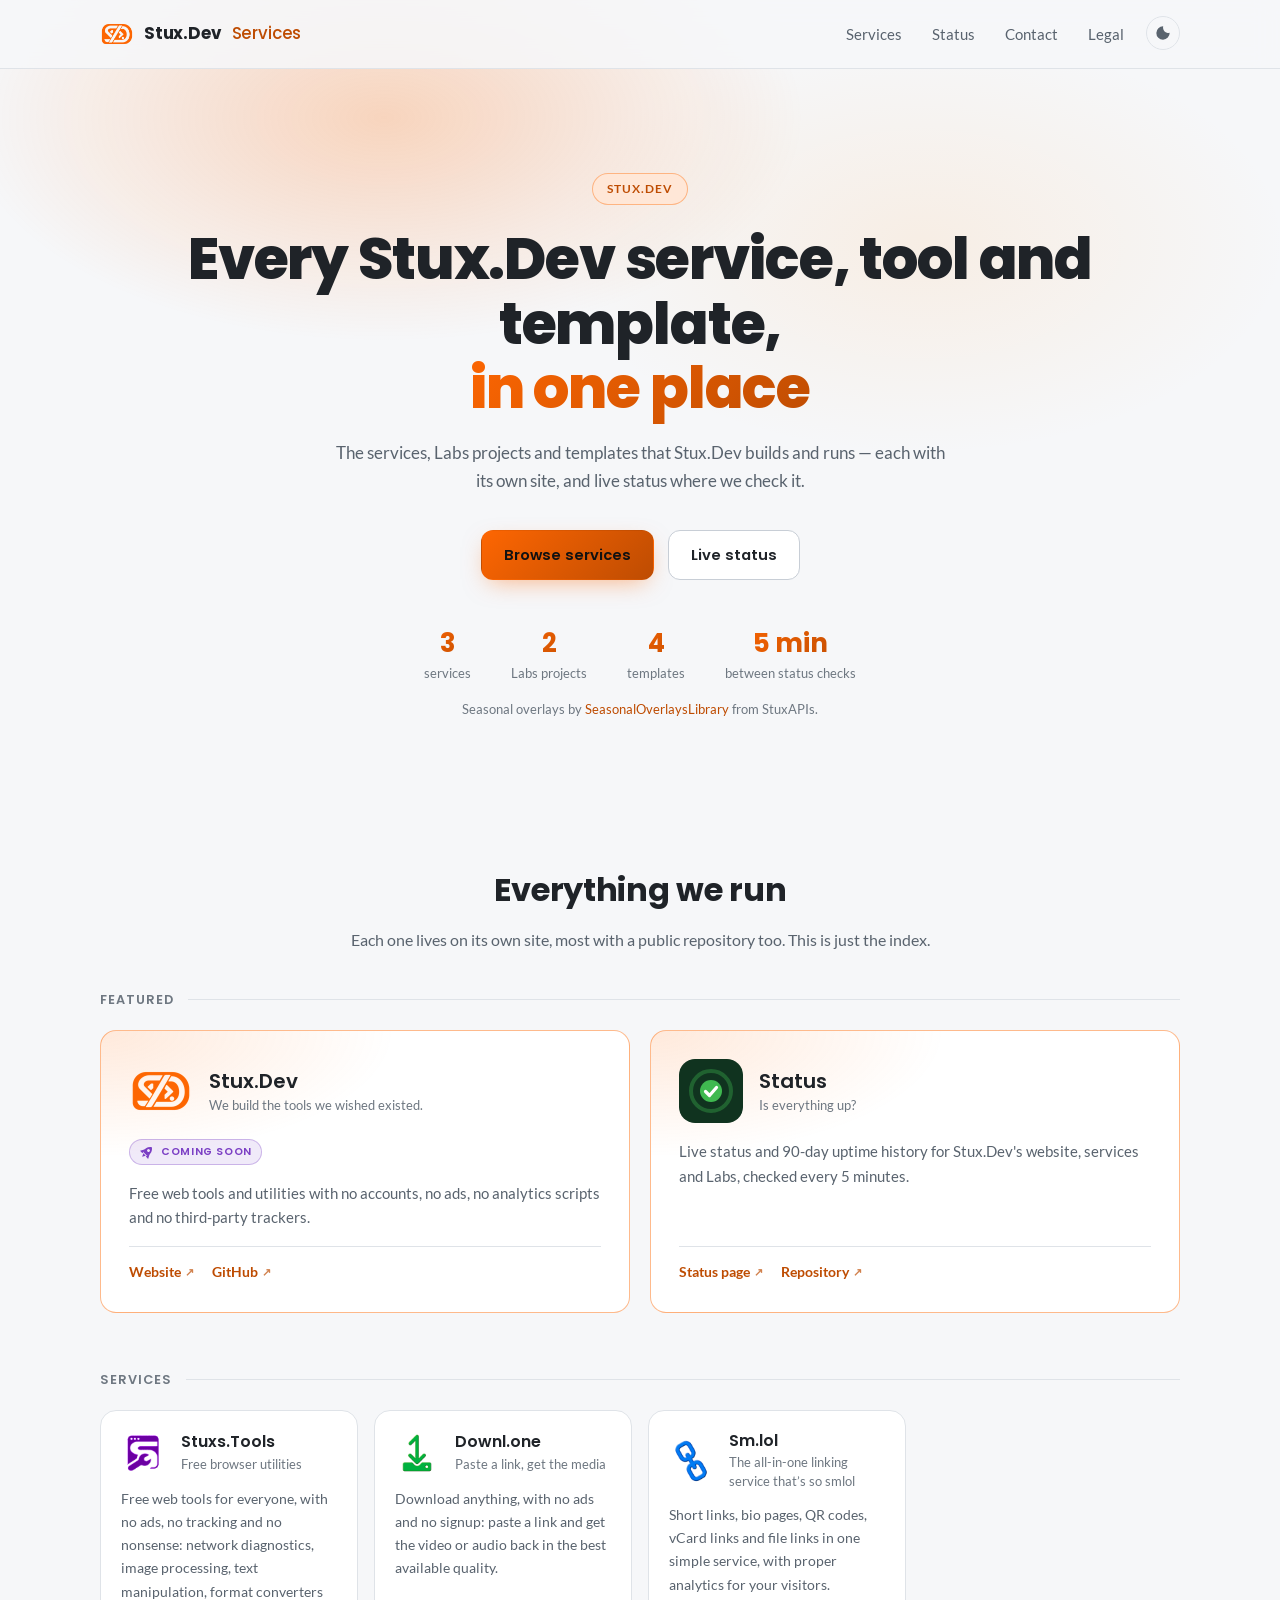
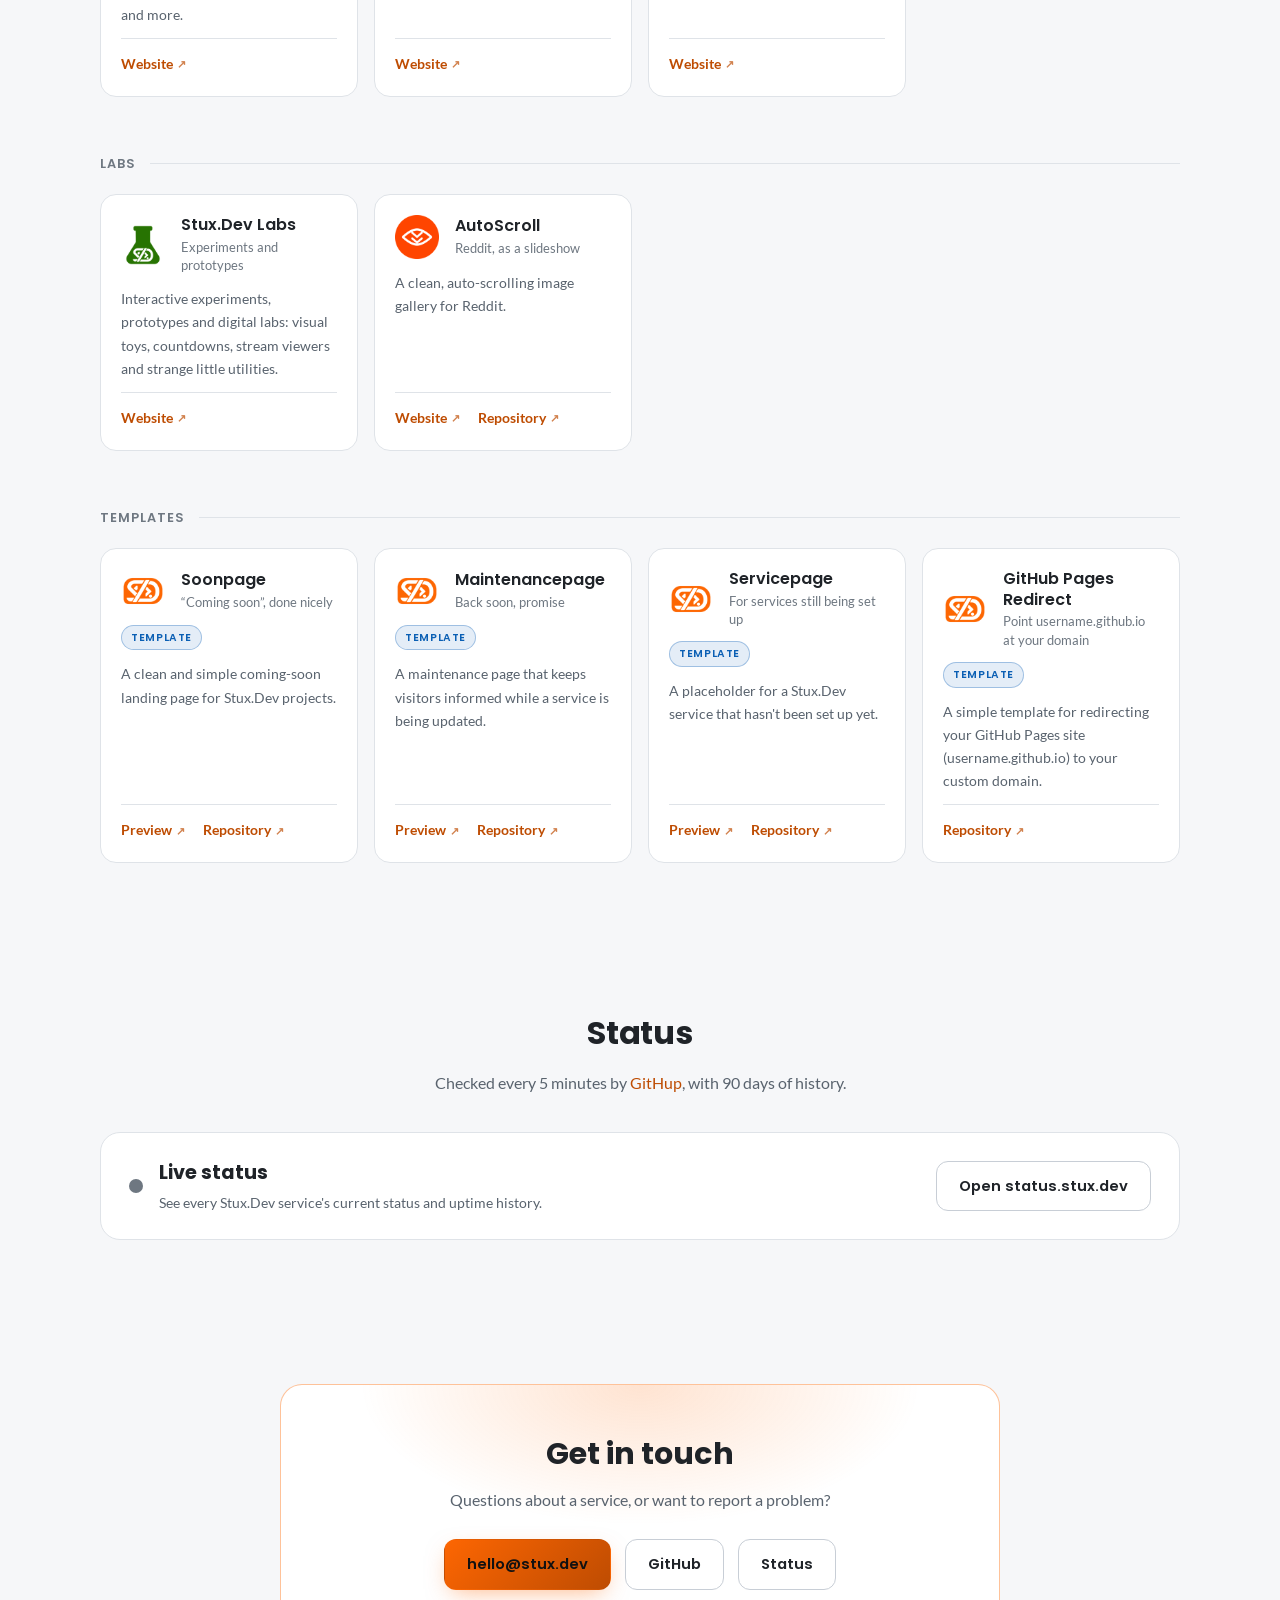
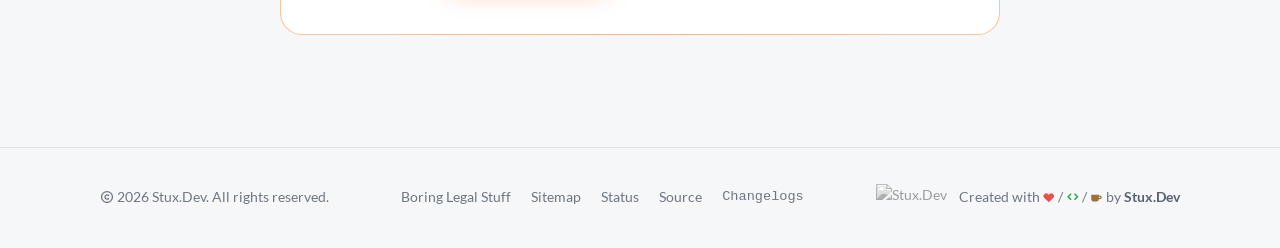
==== commit 39be9903: "Release v1.1.0 See CHANGELOG.md for details." ====
--- a/index.html
+++ b/index.html
@@ -6,7 +6,9 @@
   <meta name="theme-color" content="#0d1117">
   <title>Stux.Dev Services</title>
   <meta name="description" content="Every Stux.Dev service, tool and template in one place, with live status from status.stux.dev.">
-  <link rel="icon" type="image/png" href="/assets/img/icon.png">
+  <link rel="icon" type="image/png" href="https://global.media.stux.dev/icon-dark.png" media="(prefers-color-scheme: light)">
+  <link rel="icon" type="image/png" href="https://global.media.stux.dev/icon-light.png" media="(prefers-color-scheme: dark)">
+  <script>(function(){try{var t=localStorage.getItem("stuxdev-services-theme");if(t==="light"||t==="dark")document.documentElement.setAttribute("data-theme",t);}catch(e){}})();</script>
   <link rel="stylesheet" href="/assets/css/style.css">
   <link rel="stylesheet" href="/assets/css/site-banner.css">
   <script src="/assets/js/dev-mode.js"></script>
@@ -25,6 +27,7 @@
         <a href="/#status">Status</a>
         <a href="/#contact">Contact</a>
         <a href="/legal/">Legal</a>
+        <button type="button" id="theme-toggle" class="theme-toggle" title="Toggle light/dark mode" aria-label="Toggle light/dark mode"><svg class="ico-sun" viewBox="0 0 24 24" aria-hidden="true" focusable="false"><path d="M12 7a5 5 0 1 1 0 10 5 5 0 0 1 0-10zM11 1h2v3h-2zm0 19h2v3h-2zM1 11h3v2H1zm19 0h3v2h-3zM4.2 2.8l2.1 2.1-1.4 1.4-2.1-2.1zm14.9 14.9 2.1 2.1-1.4 1.4-2.1-2.1zM2.8 19.8l2.1-2.1 1.4 1.4-2.1 2.1zM17.7 4.9l2.1-2.1 1.4 1.4-2.1 2.1z"/></svg><svg class="ico-moon" viewBox="0 0 24 24" aria-hidden="true" focusable="false"><path d="M12.3 2a8 8 0 0 0 9.7 9.7A10 10 0 1 1 12.3 2z"/></svg></button>
       </nav>
     </div>
   </header>
--- a/assets/css/style.css
+++ b/assets/css/style.css
@@ -744,3 +744,20 @@
   :root:not([data-theme="dark"]) .cl-label-security { --cl: #7b3fc4; }
   :root:not([data-theme="dark"]) .cl-label-deprecated { --cl: #5f5f68; }
 }
+
+/* Light/dark toggle (main.js): shows the theme it switches to, a sun on dark and a moon on light. Until it's used the site follows
+   the system theme; after that <html data-theme> holds the choice. */
+.theme-toggle {
+  display: inline-grid; place-items: center; width: 34px; height: 34px; margin-left: 4px; padding: 0;
+  border: 1px solid var(--border); border-radius: 50%; background: transparent; color: var(--text-muted);
+  cursor: pointer; transition: color 0.15s, background 0.15s, border-color 0.15s;
+}
+.theme-toggle:hover, .theme-toggle:focus-visible { color: var(--text); background: var(--accent-soft); border-color: var(--accent); }
+.theme-toggle svg { width: 16px; height: 16px; fill: currentColor; }
+.theme-toggle .ico-moon { display: none; }
+@media (prefers-color-scheme: light) {
+  :root:not([data-theme="dark"]) .theme-toggle .ico-moon { display: block; }
+  :root:not([data-theme="dark"]) .theme-toggle .ico-sun { display: none; }
+}
+:root[data-theme="light"] .theme-toggle .ico-moon { display: block; }
+:root[data-theme="light"] .theme-toggle .ico-sun { display: none; }
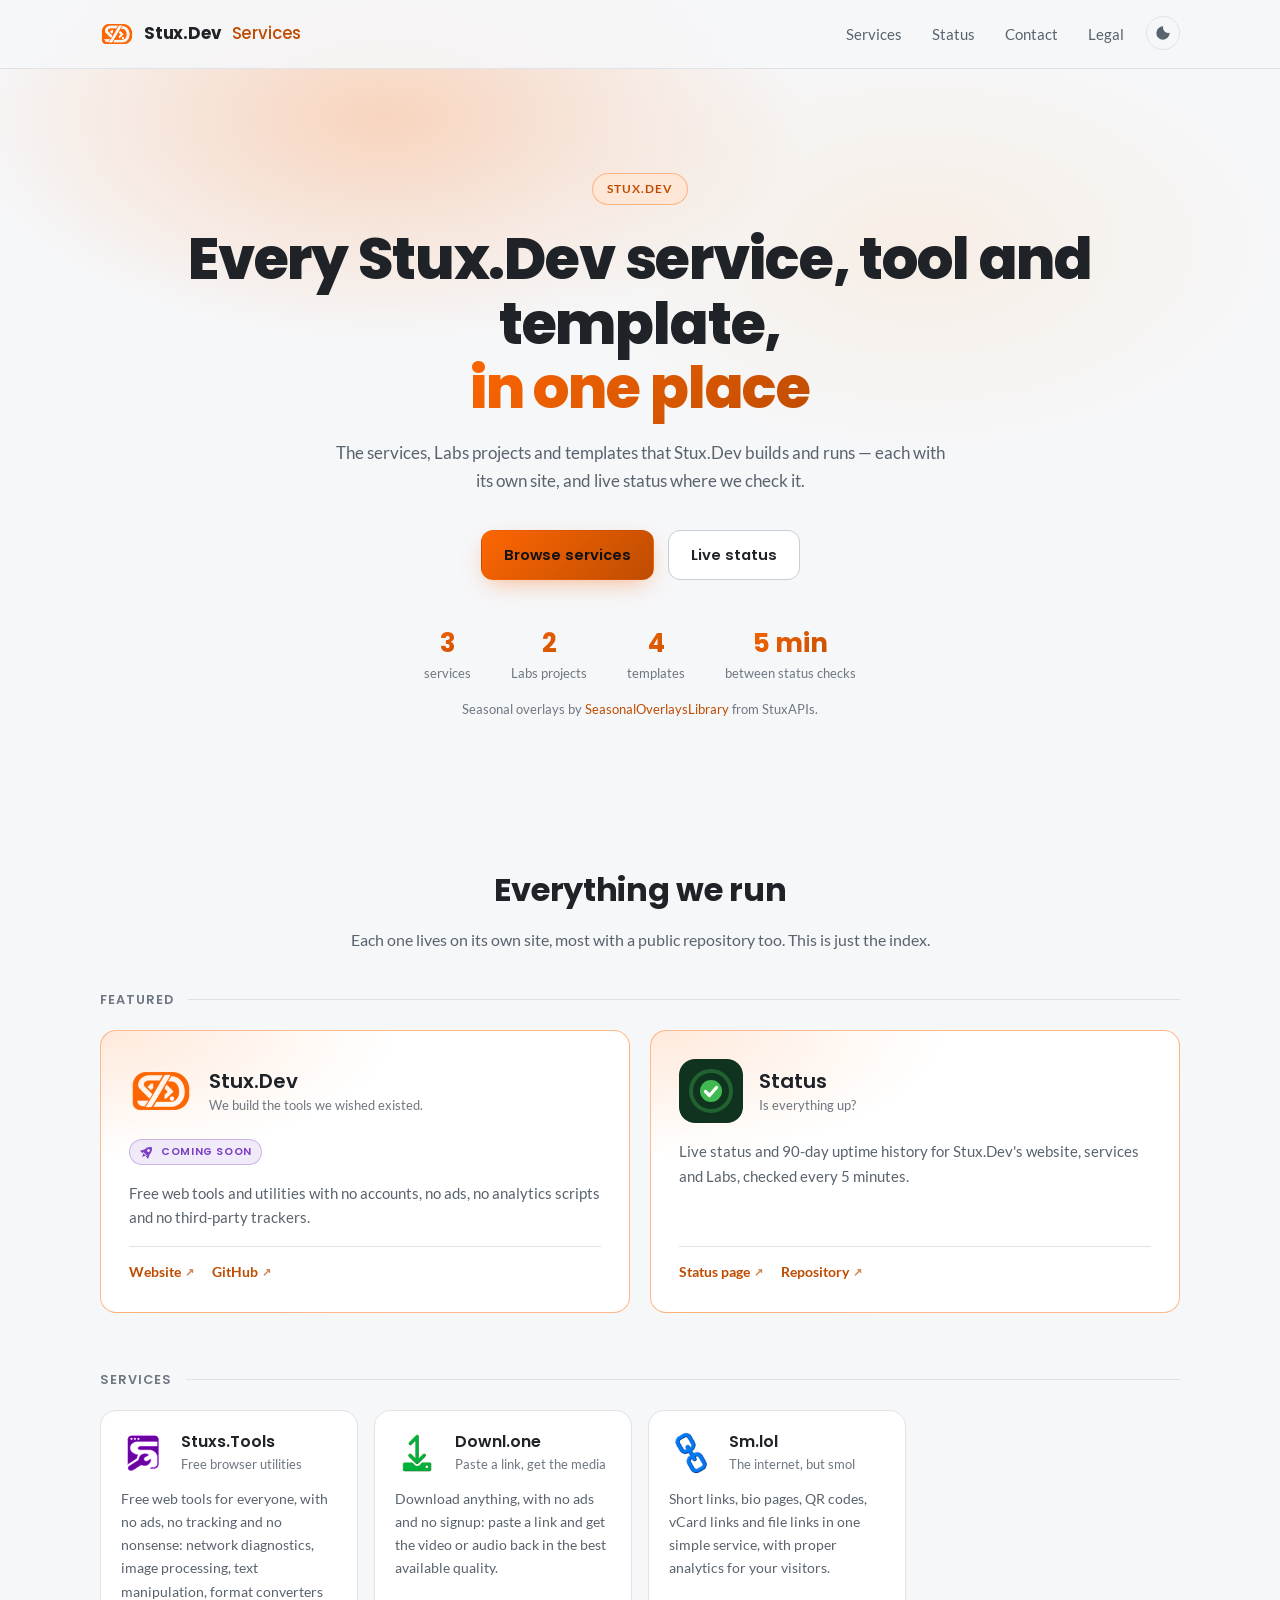
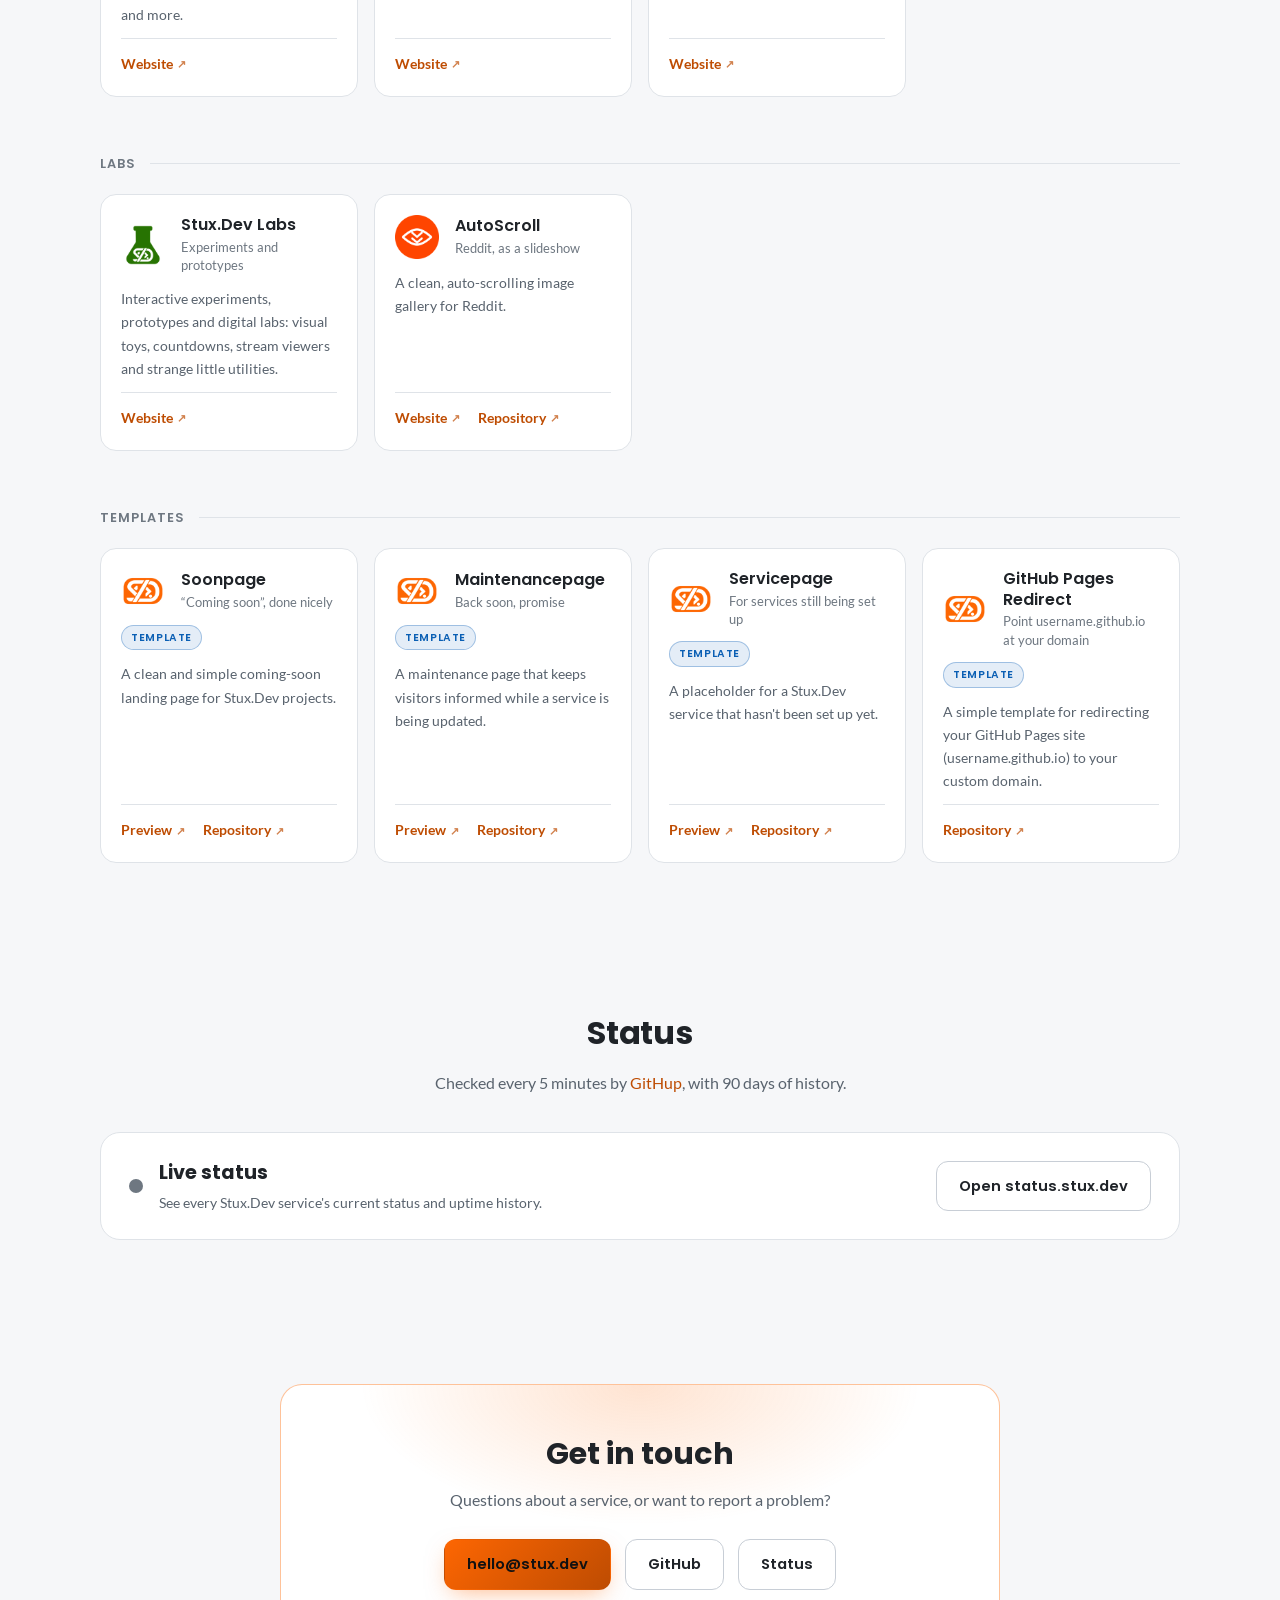
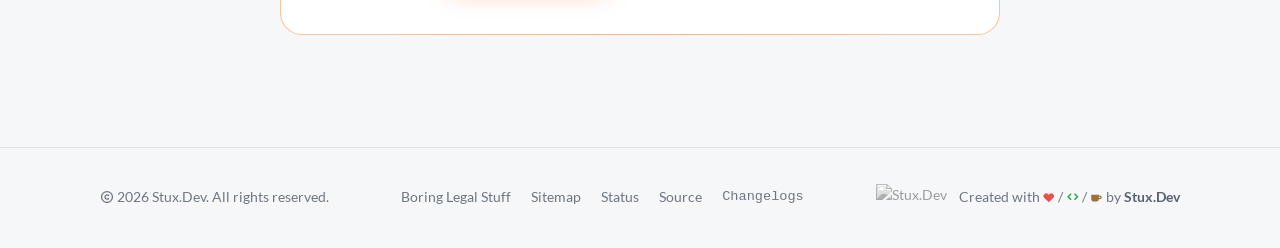
==== commit aabd61c5: "Release v1.1.1 See CHANGELOG.md for details." ====
--- a/index.html
+++ b/index.html
@@ -134,7 +134,7 @@
             <img class="project-icon" src="/assets/img/services/sm-lol.png" width="44" height="44" alt="Sm.lol icon" loading="lazy">
             <div>
               <h3>Sm.lol</h3>
-              <div class="project-tagline">The all-in-one linking service that&rsquo;s so smlol</div>
+              <div class="project-tagline">The internet, but smol</div>
             </div>
           </div>
           <span class="badge-status live" hidden></span>
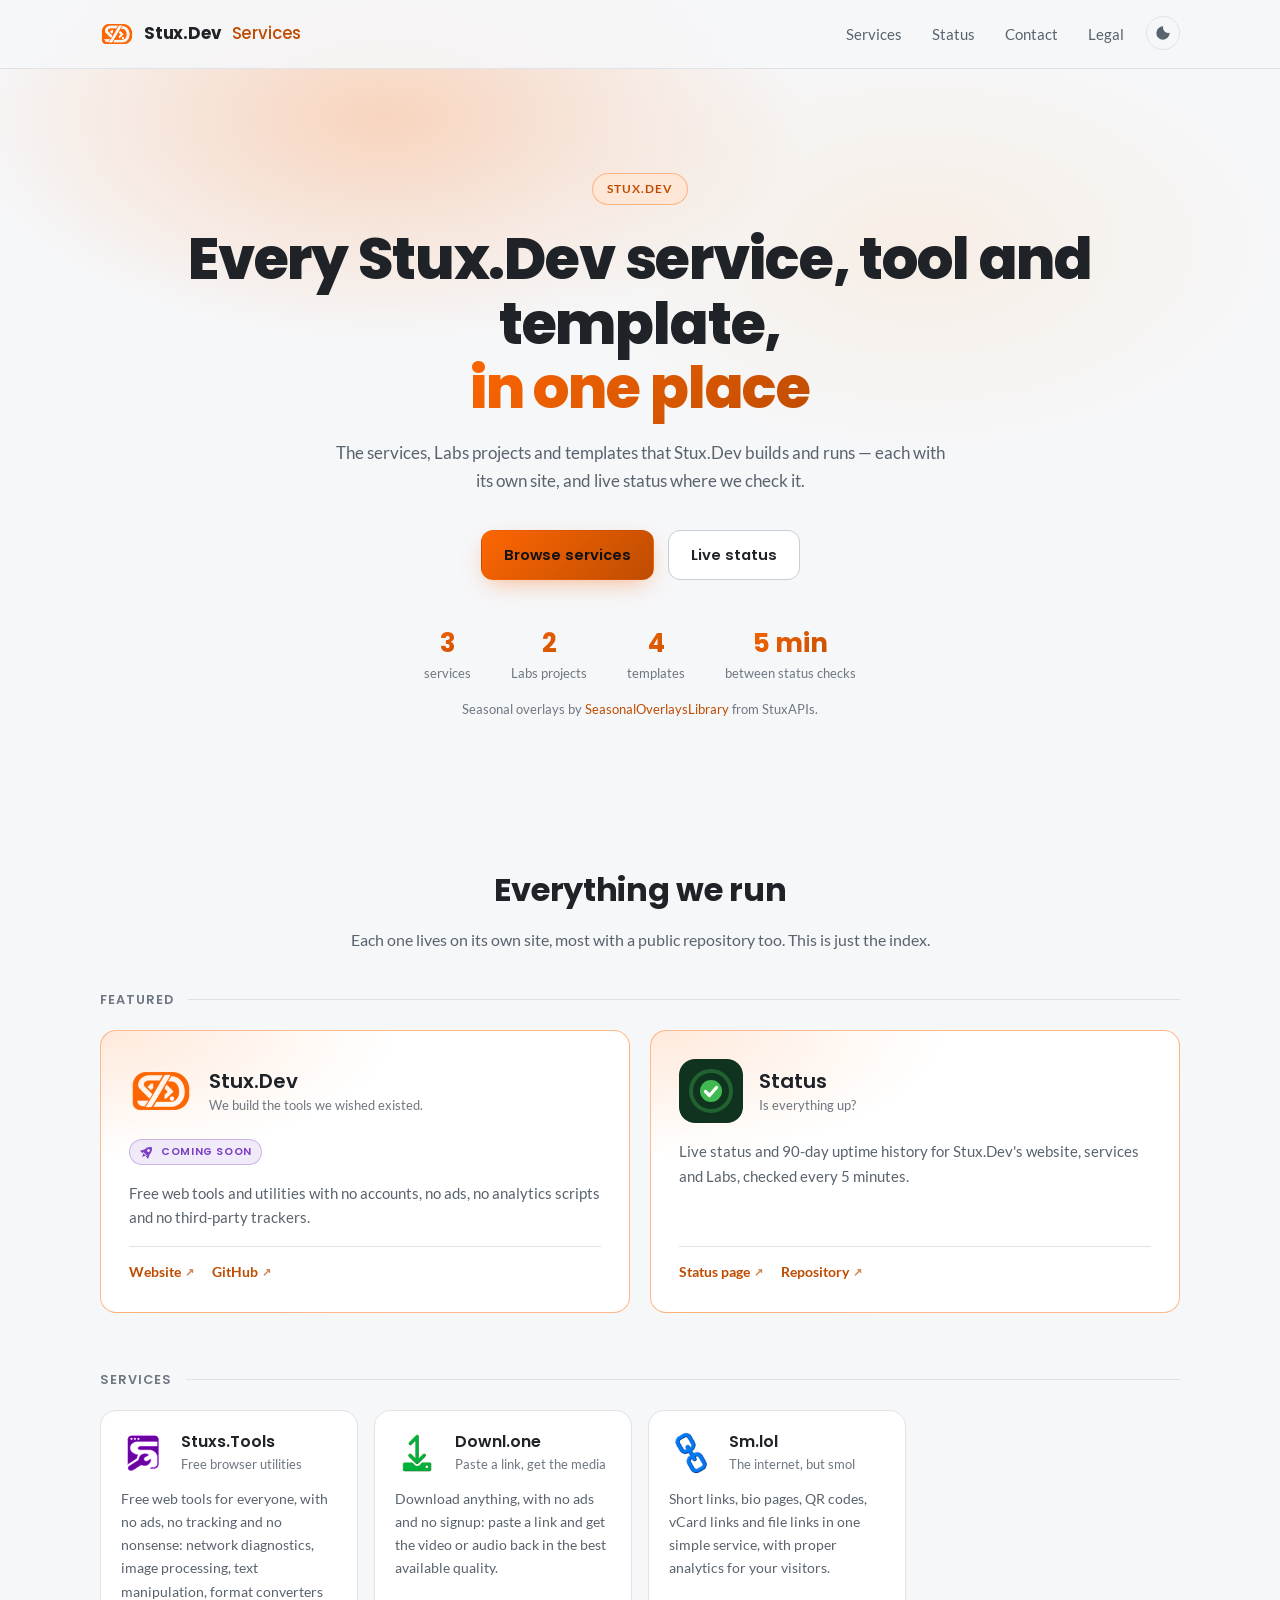
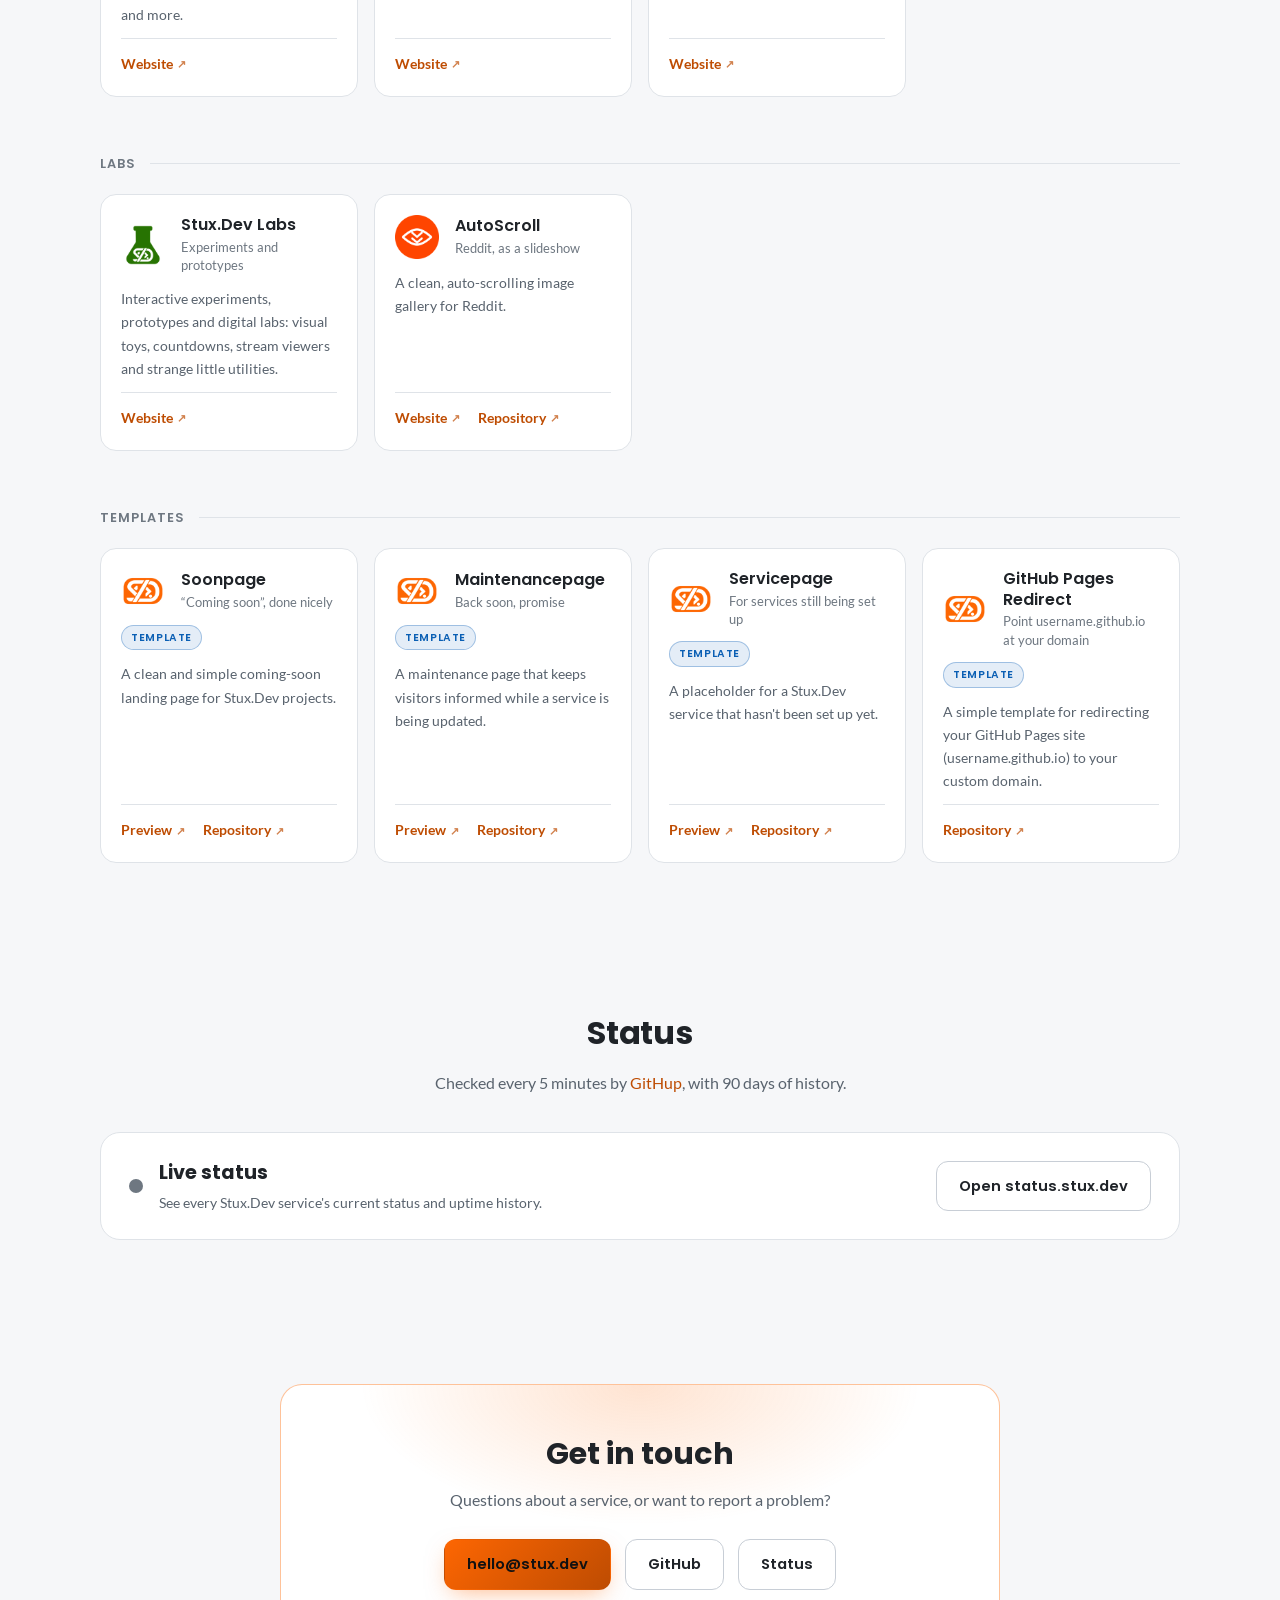
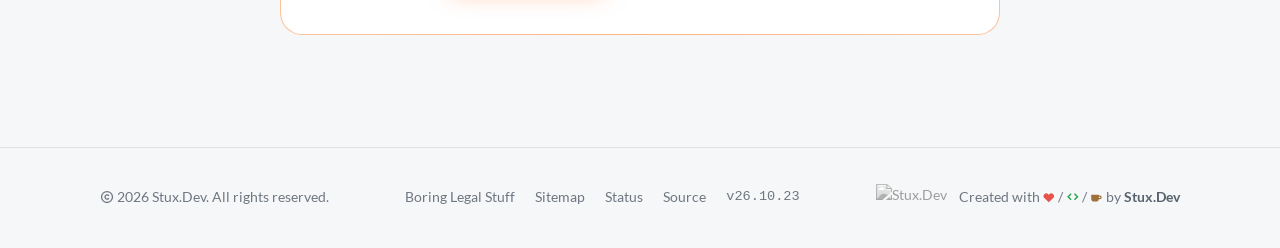
==== commit f0dbaee1: "Release v26.10.23 See CHANGELOG.md for details." ====
--- a/index.html
+++ b/index.html
@@ -6,13 +6,16 @@
   <meta name="theme-color" content="#0d1117">
   <title>Stux.Dev Services</title>
   <meta name="description" content="Every Stux.Dev service, tool and template in one place, with live status from status.stux.dev.">
-  <link rel="icon" type="image/png" href="https://global.media.stux.dev/icon-dark.png" media="(prefers-color-scheme: light)">
-  <link rel="icon" type="image/png" href="https://global.media.stux.dev/icon-light.png" media="(prefers-color-scheme: dark)">
   <script>(function(){try{var t=localStorage.getItem("stuxdev-services-theme");if(t==="light"||t==="dark")document.documentElement.setAttribute("data-theme",t);}catch(e){}})();</script>
   <link rel="stylesheet" href="/assets/css/style.css">
   <link rel="stylesheet" href="/assets/css/site-banner.css">
   <script src="/assets/js/dev-mode.js"></script>
   <script src="https://seasonaloverlayslibrary.stuxapis.net/seasonal-overlays-library.js" defer></script>
+  <link rel="icon" href="/favicon.ico" sizes="48x48">
+  <link rel="icon" type="image/png" sizes="512x512" href="/assets/img/icon.png">
+  <link rel="apple-touch-icon" href="/apple-touch-icon.png">
+  <link rel="manifest" href="/site.webmanifest">
+  <script id="discord:component-embed" type="application/json">{"component":{"type":17,"accent_color":16737792,"components":[{"type":9,"components":[{"type":10,"content":"# [Stux.Dev Services](https://services.stux.dev/)\n**Every Stux.Dev service, tool and template, in one place.**\nServices, Labs projects and templates, each with live status. No accounts, no ads, no tracking."}],"accessory":{"type":11,"media":{"url":"https://services.stux.dev/assets/img/icon.png"}}},{"type":14},{"type":10,"content":"### Featured\n[Stuxs.Tools](https://stuxs.tools) · [Downl.one](https://downl.one) · [Sm.lol](https://sm.lol) · [Stux.Dev Labs](https://labs.stux.dev) · [AutoScroll](https://autoscroll.stux.dev) · [Status](https://status.stux.dev)"},{"type":1,"components":[{"type":2,"style":5,"label":"Browse services","url":"https://services.stux.dev/"},{"type":2,"style":5,"label":"Live status","url":"https://status.stux.dev"},{"type":2,"style":5,"label":"Stux.Dev","url":"https://stux.dev"}]}]}}</script>
 </head>
 <body>
 
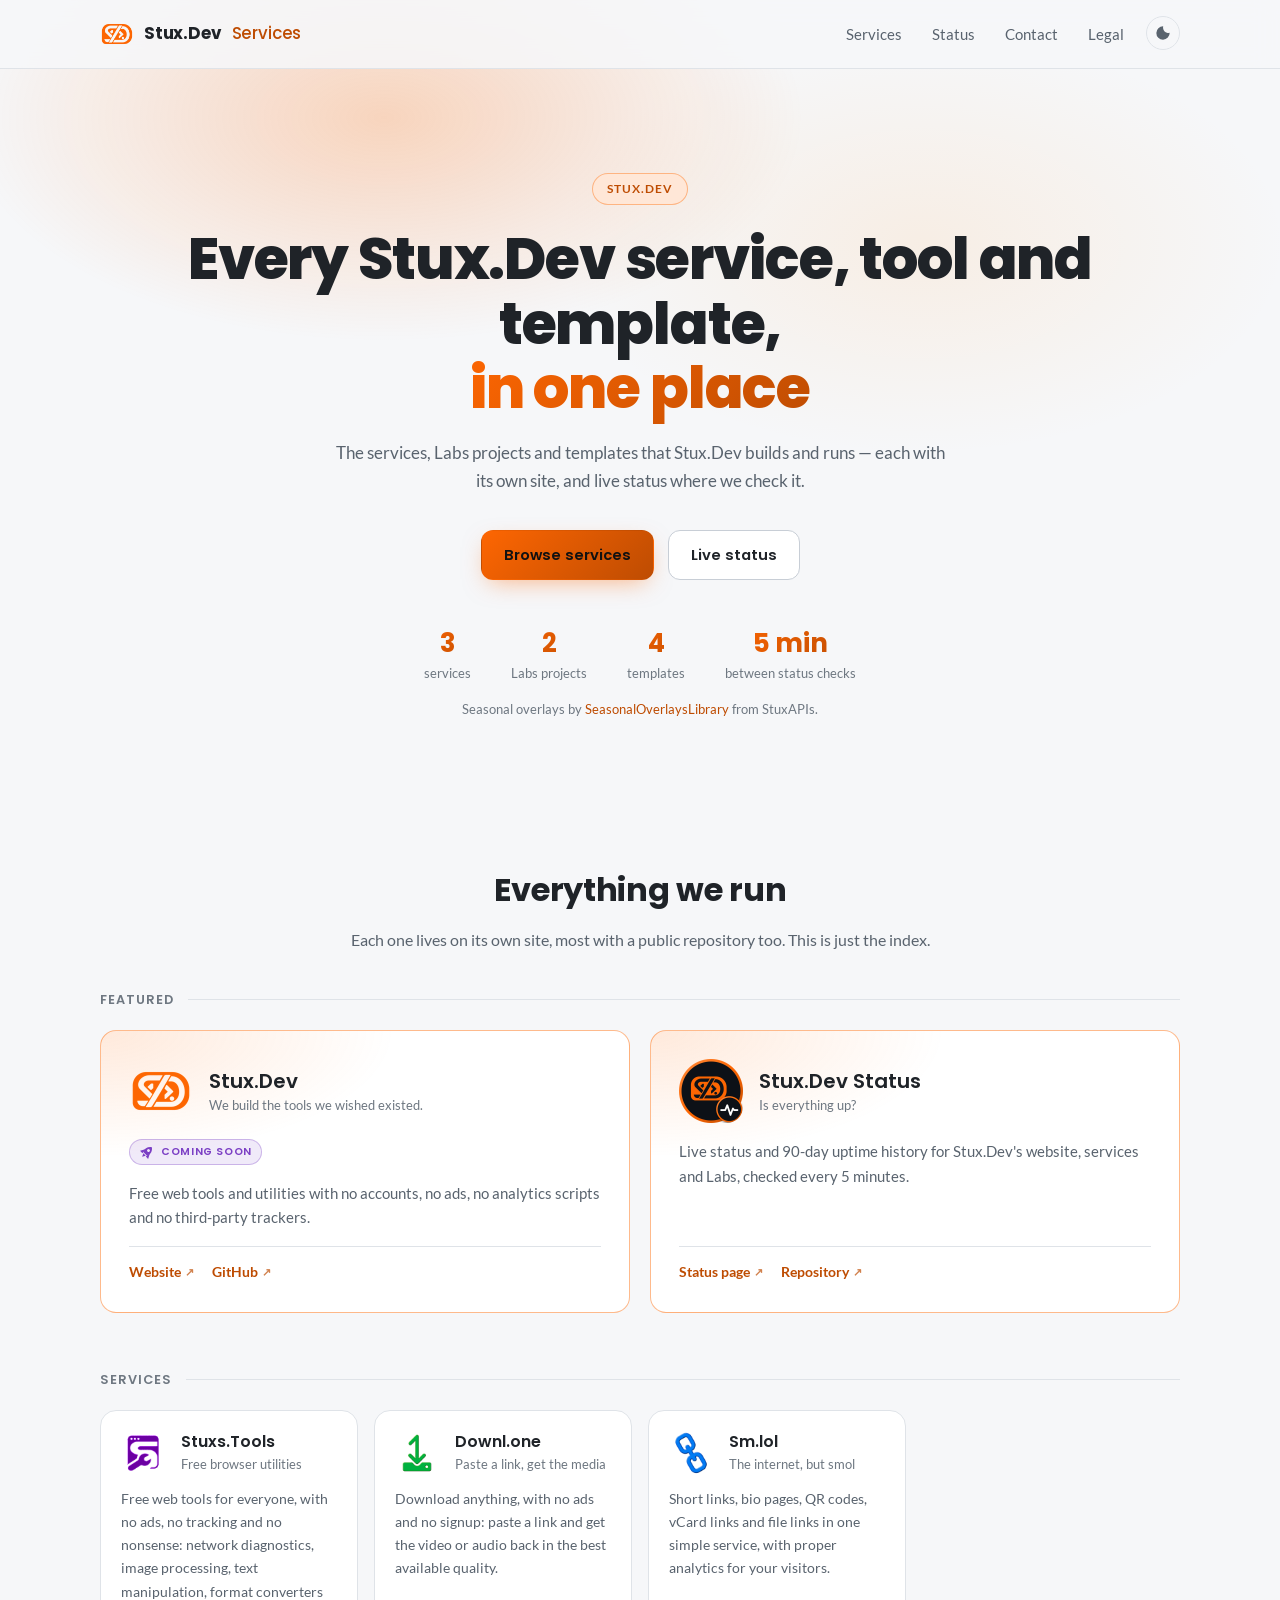
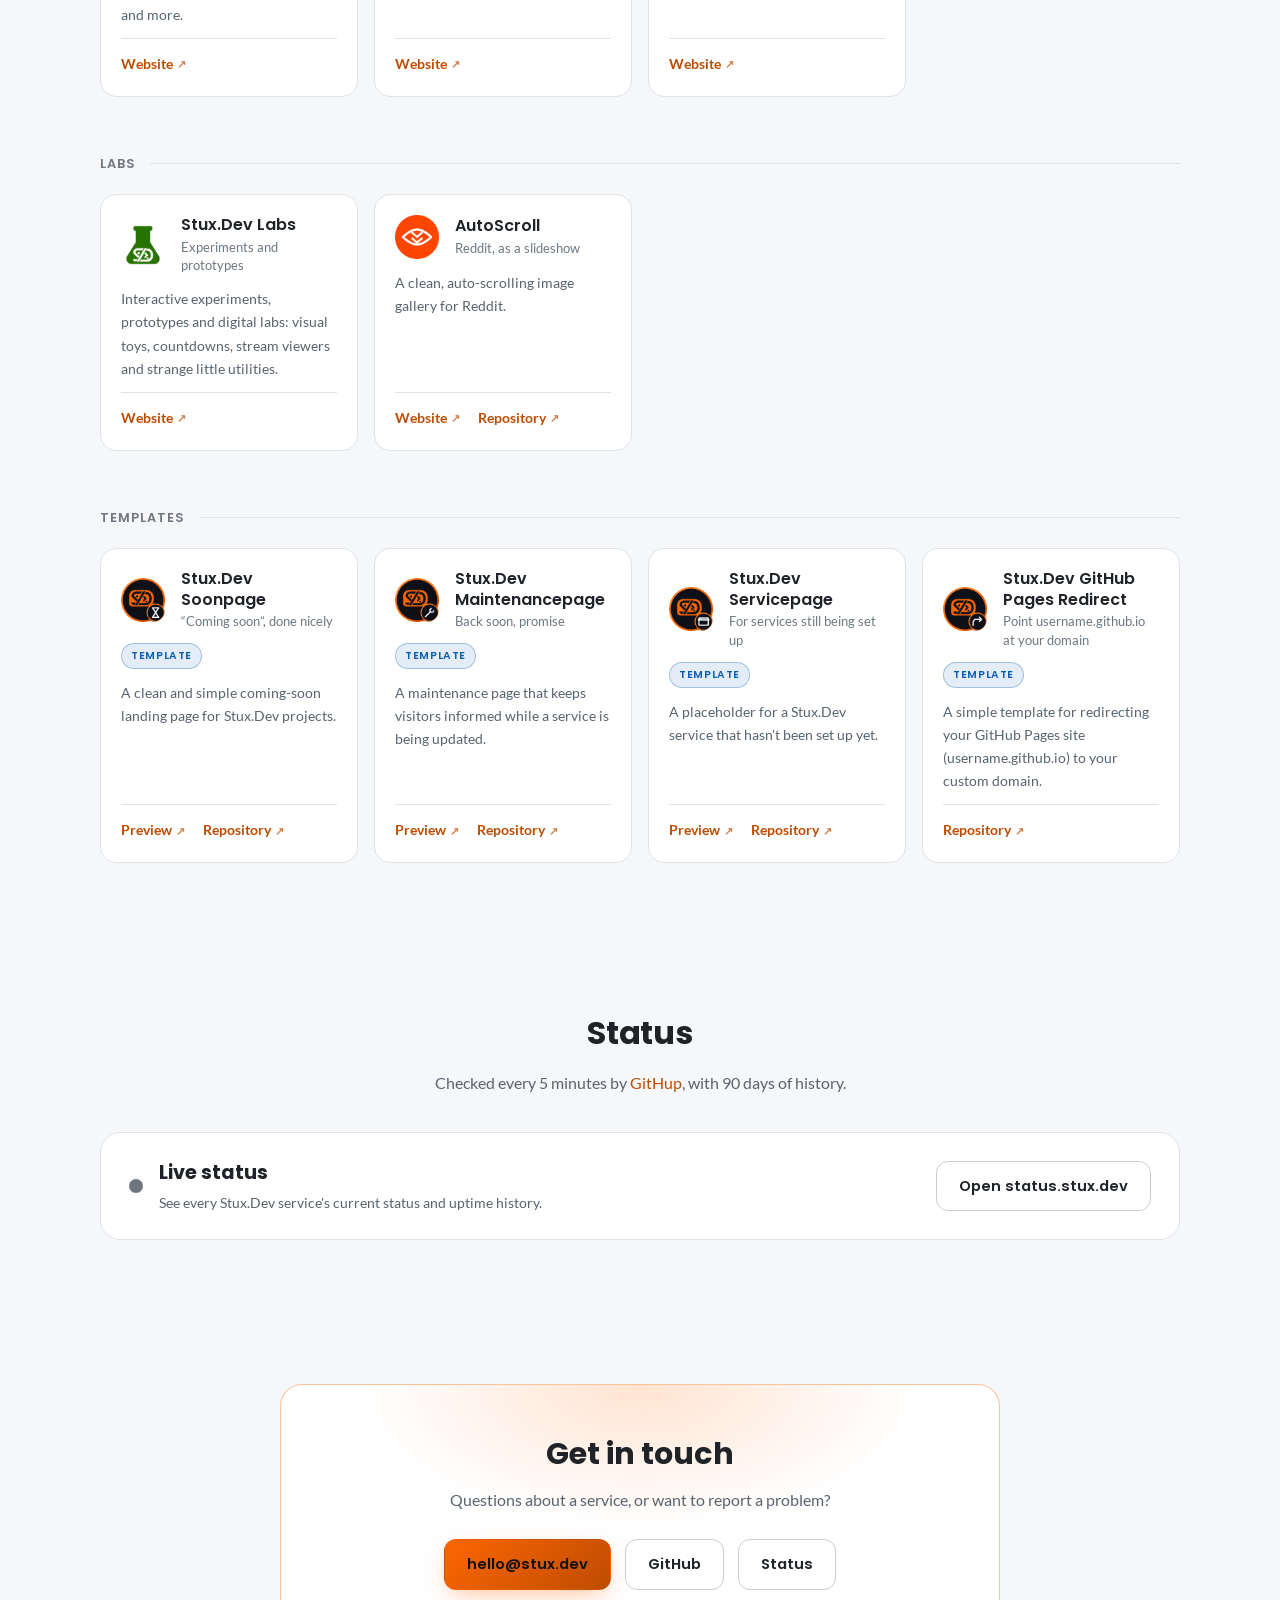
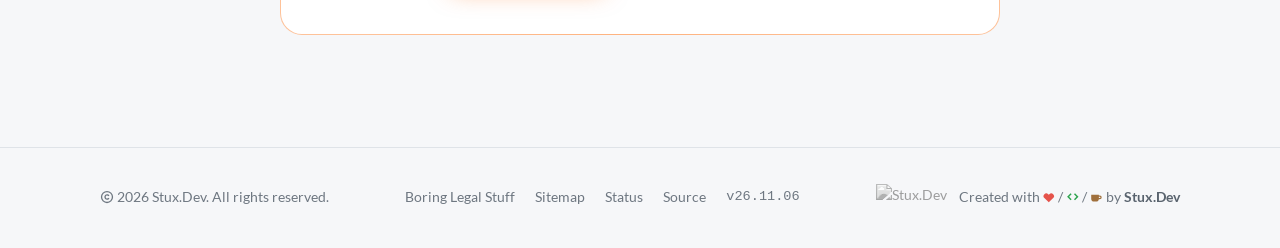
==== commit 4012018e: "Release v26.11.06 See CHANGELOG.md for details." ====
--- a/index.html
+++ b/index.html
@@ -83,9 +83,9 @@
 
         <article class="project-card featured" data-monitor="stux-dev:*">
           <div class="project-top">
-            <img class="project-icon" src="/assets/img/services/status.svg" width="64" height="64" alt="Status icon" loading="lazy">
-            <div>
-              <h3>Status</h3>
+            <img class="project-icon" src="/assets/img/services/stux-dev-status.png" width="64" height="64" alt="Stux.Dev Status icon" loading="lazy">
+            <div>
+              <h3>Stux.Dev Status</h3>
               <div class="project-tagline">Is everything up?</div>
             </div>
           </div>
@@ -190,9 +190,9 @@
 
         <article data-state="template" class="project-card">
           <div class="project-top">
-            <img class="project-icon" src="/assets/img/services/stux-dev.png" width="44" height="44" alt="Soonpage icon" loading="lazy">
-            <div>
-              <h3>Soonpage</h3>
+            <img class="project-icon" src="/assets/img/services/stux-dev-soonpage.png" width="44" height="44" alt="Stux.Dev Soonpage icon" loading="lazy">
+            <div>
+              <h3>Stux.Dev Soonpage</h3>
               <div class="project-tagline">&ldquo;Coming soon&rdquo;, done nicely</div>
             </div>
           </div>
@@ -206,9 +206,9 @@
 
         <article data-state="template" class="project-card">
           <div class="project-top">
-            <img class="project-icon" src="/assets/img/services/stux-dev.png" width="44" height="44" alt="Maintenancepage icon" loading="lazy">
-            <div>
-              <h3>Maintenancepage</h3>
+            <img class="project-icon" src="/assets/img/services/stux-dev-maintenancepage.png" width="44" height="44" alt="Stux.Dev Maintenancepage icon" loading="lazy">
+            <div>
+              <h3>Stux.Dev Maintenancepage</h3>
               <div class="project-tagline">Back soon, promise</div>
             </div>
           </div>
@@ -222,9 +222,9 @@
 
         <article data-state="template" class="project-card">
           <div class="project-top">
-            <img class="project-icon" src="/assets/img/services/stux-dev.png" width="44" height="44" alt="Servicepage icon" loading="lazy">
-            <div>
-              <h3>Servicepage</h3>
+            <img class="project-icon" src="/assets/img/services/stux-dev-servicepage.png" width="44" height="44" alt="Stux.Dev Servicepage icon" loading="lazy">
+            <div>
+              <h3>Stux.Dev Servicepage</h3>
               <div class="project-tagline">For services still being set up</div>
             </div>
           </div>
@@ -238,9 +238,9 @@
 
         <article data-state="template" class="project-card">
           <div class="project-top">
-            <img class="project-icon" src="/assets/img/services/stux-dev.png" width="44" height="44" alt="GitHub Pages Redirect icon" loading="lazy">
-            <div>
-              <h3>GitHub Pages Redirect</h3>
+            <img class="project-icon" src="/assets/img/services/stux-dev-github-pages-redirect.png" width="44" height="44" alt="Stux.Dev GitHub Pages Redirect icon" loading="lazy">
+            <div>
+              <h3>Stux.Dev GitHub Pages Redirect</h3>
               <div class="project-tagline">Point username.github.io at your domain</div>
             </div>
           </div>
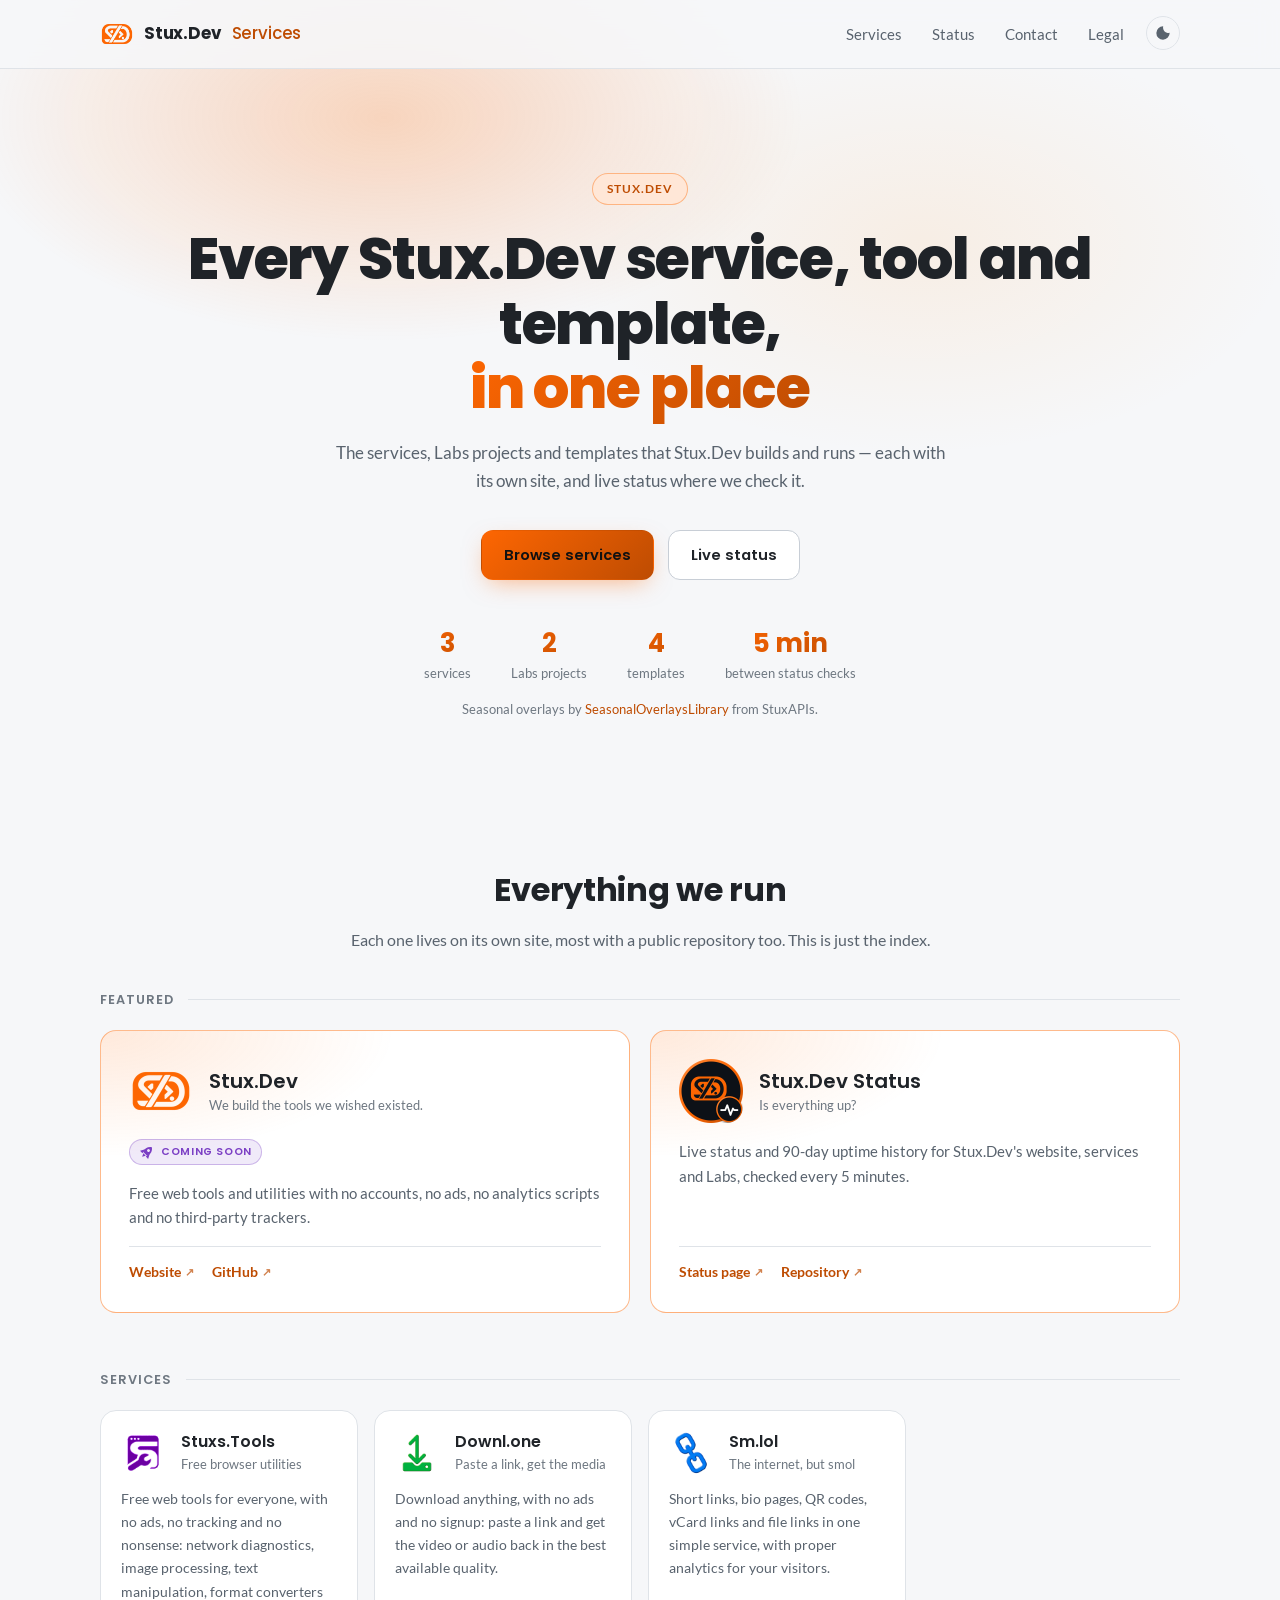
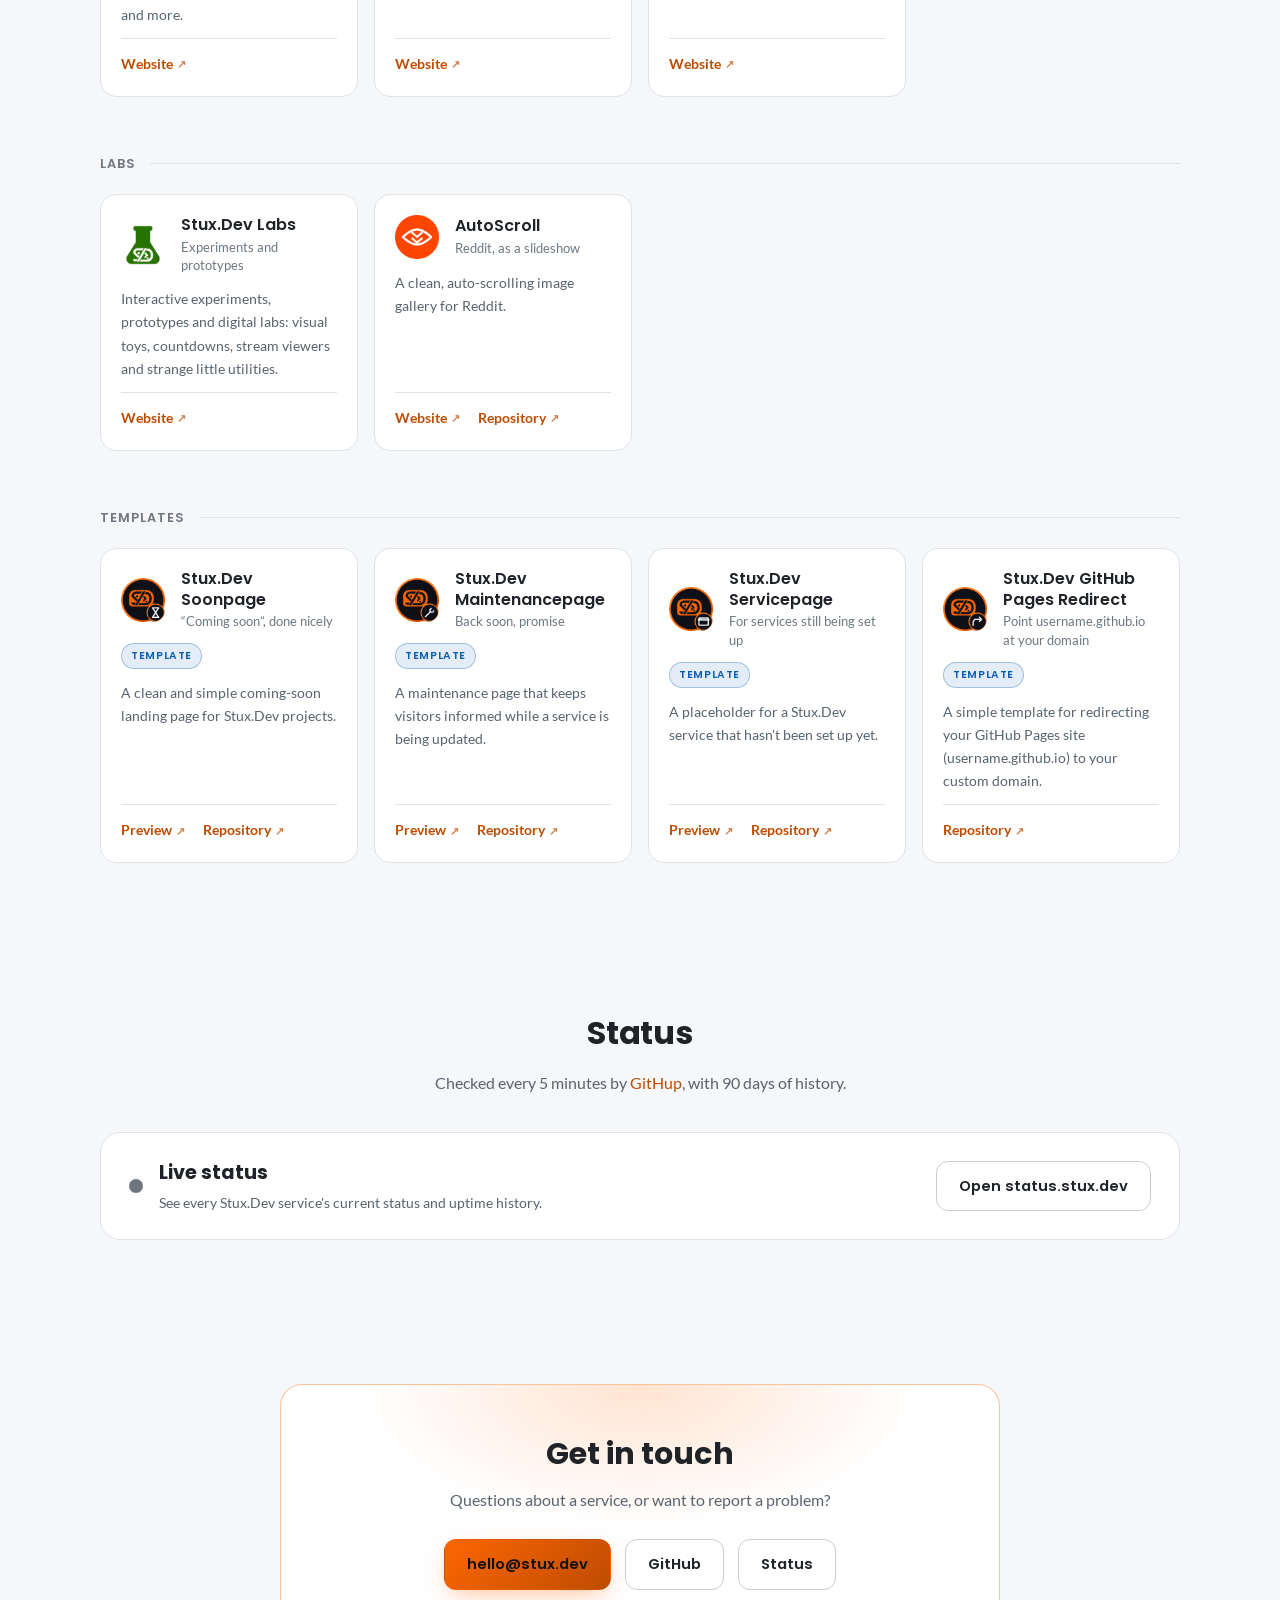
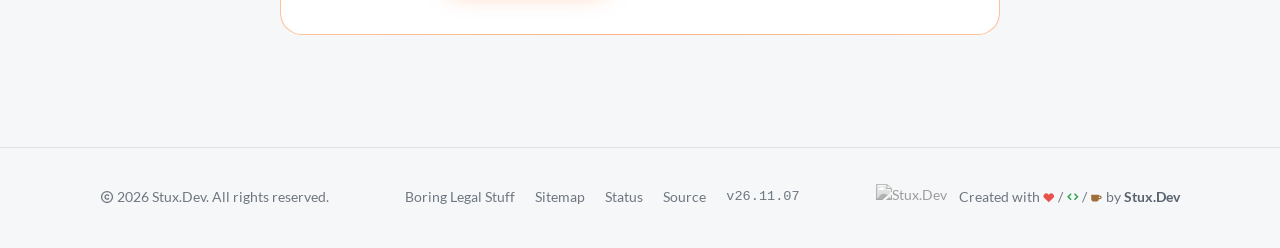
==== commit 34b1e3fd: "Release v26.11.07 See CHANGELOG.md for details." ====
--- a/index.html
+++ b/index.html
@@ -37,7 +37,7 @@
 
   <section class="hero">
     <div class="container">
-      <span class="eyebrow">Stux.Dev</span>
+      <a class="eyebrow" href="https://status.stux.dev" target="_blank" rel="noopener" data-status-eyebrow="stux-dev:*"><span class="eyebrow-label">Stux.Dev</span><span class="eyebrow-state" hidden></span></a>
       <h1>Every Stux.Dev service, tool and template,<br><span class="grad">in one place</span></h1>
       <p>The services, Labs projects and templates that Stux.Dev builds and runs &mdash; each with its own site, and live status where we check it.</p>
       <div class="actions">
--- a/assets/css/style.css
+++ b/assets/css/style.css
@@ -264,6 +264,25 @@
   border-radius: 999px;
   margin-bottom: 22px;
 }
+/* The eyebrow doubles as a live status badge (data-status-eyebrow, filled by main.js): the eyebrow's size and
+   shape, a status badge's colours and dot, and only the status as its text. Until the status loads, or if it
+   can't, it stays the plain eyebrow. */
+.hero .eyebrow[data-status-eyebrow] { text-decoration: none; transition: color 0.2s, background 0.2s, border-color 0.2s; }
+.hero .eyebrow.up, .hero .eyebrow.degraded, .hero .eyebrow.down {
+  display: inline-flex; align-items: center; gap: 8px;
+  color: var(--c); background: color-mix(in srgb, var(--c) 10%, transparent);
+  border-color: color-mix(in srgb, var(--c) 30%, transparent);
+}
+.hero .eyebrow.up { --c: var(--ok); }
+.hero .eyebrow.degraded { --c: var(--warn); }
+.hero .eyebrow.down { --c: var(--bad); border-color: color-mix(in srgb, var(--c) 35%, transparent); }
+.hero .eyebrow.up::before, .hero .eyebrow.degraded::before, .hero .eyebrow.down::before {
+  content: ""; width: 7px; height: 7px; border-radius: 50%; background: currentColor; flex: none;
+}
+.hero .eyebrow.up::before { animation: badge-pulse 2s ease-out infinite; }
+.hero .eyebrow[data-status-eyebrow]:hover { text-decoration: none; filter: brightness(1.12); }
+.eyebrow-label[hidden], .eyebrow-state[hidden] { display: none; }
+@media (prefers-reduced-motion: reduce) { .hero .eyebrow.up::before { animation: none; } }
 .hero h1 {
   font-size: clamp(2.1rem, 5.5vw, 3.6rem);
   font-weight: 800;
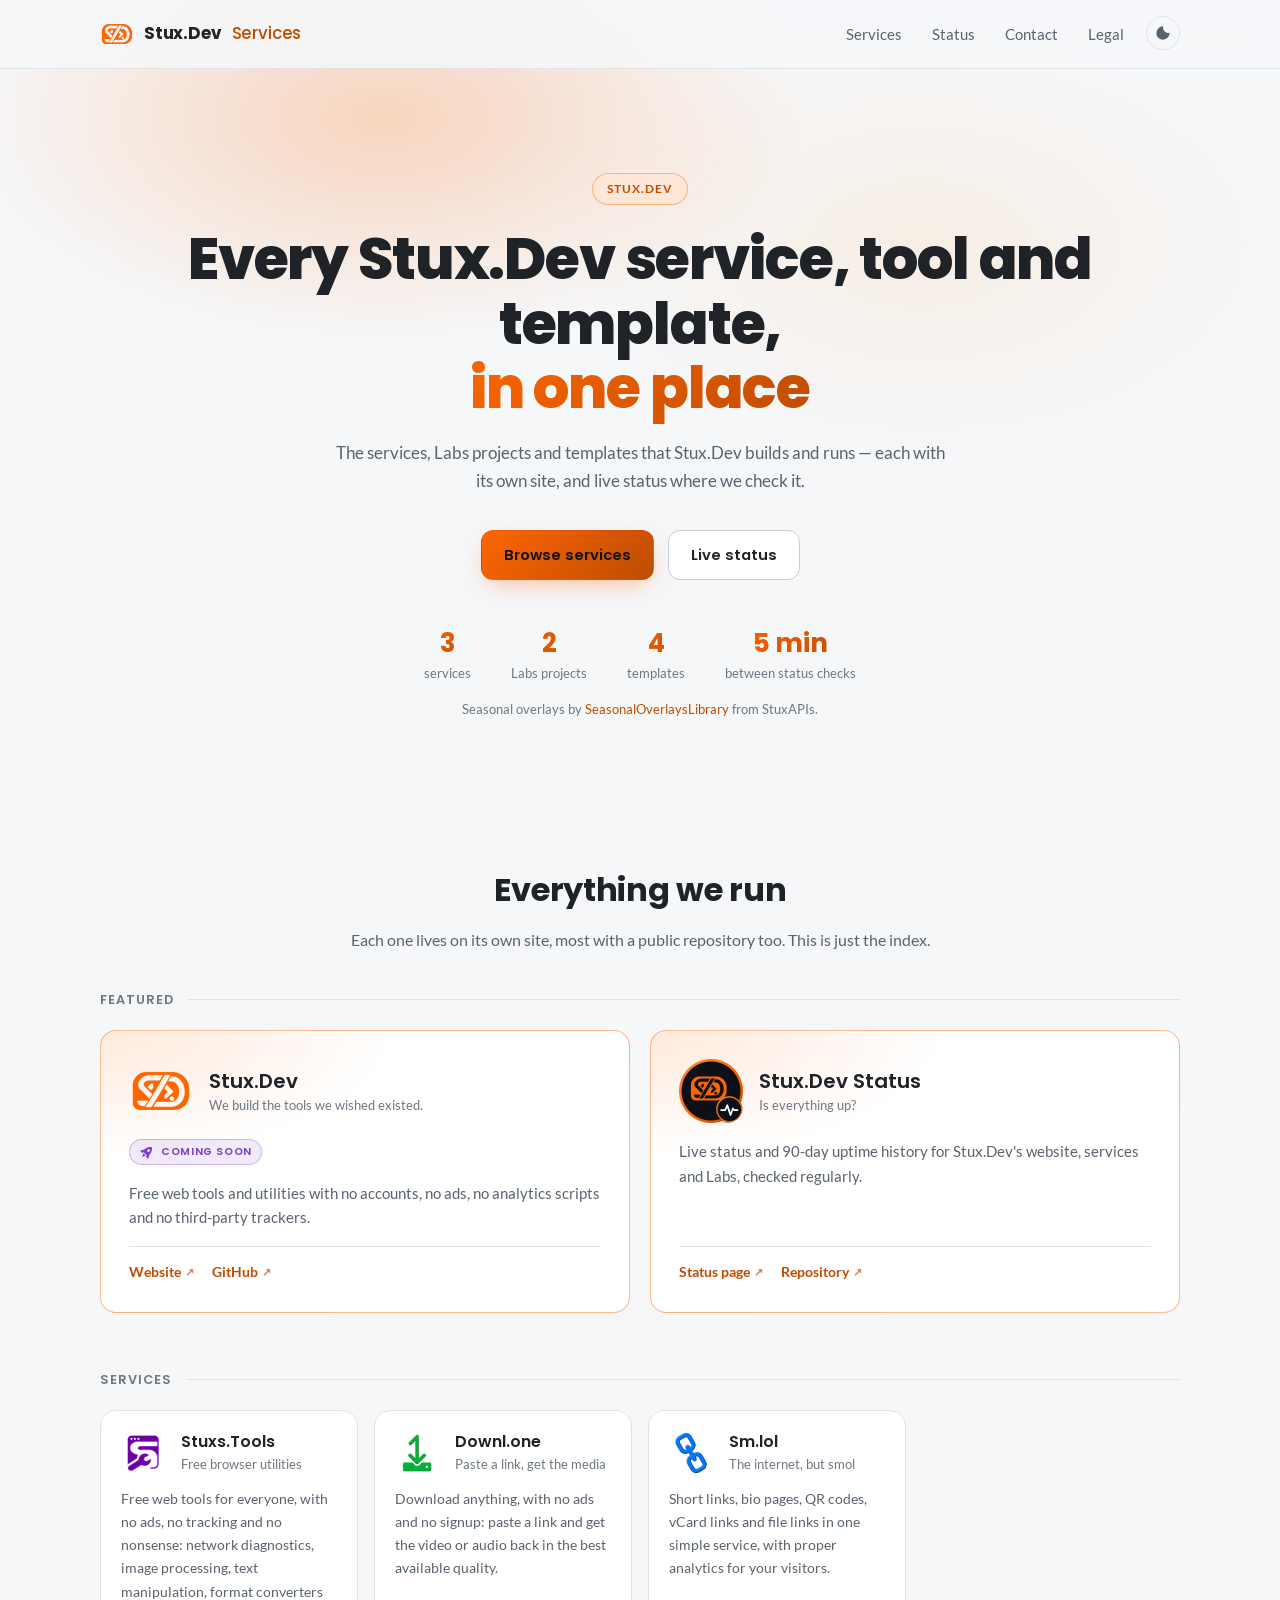
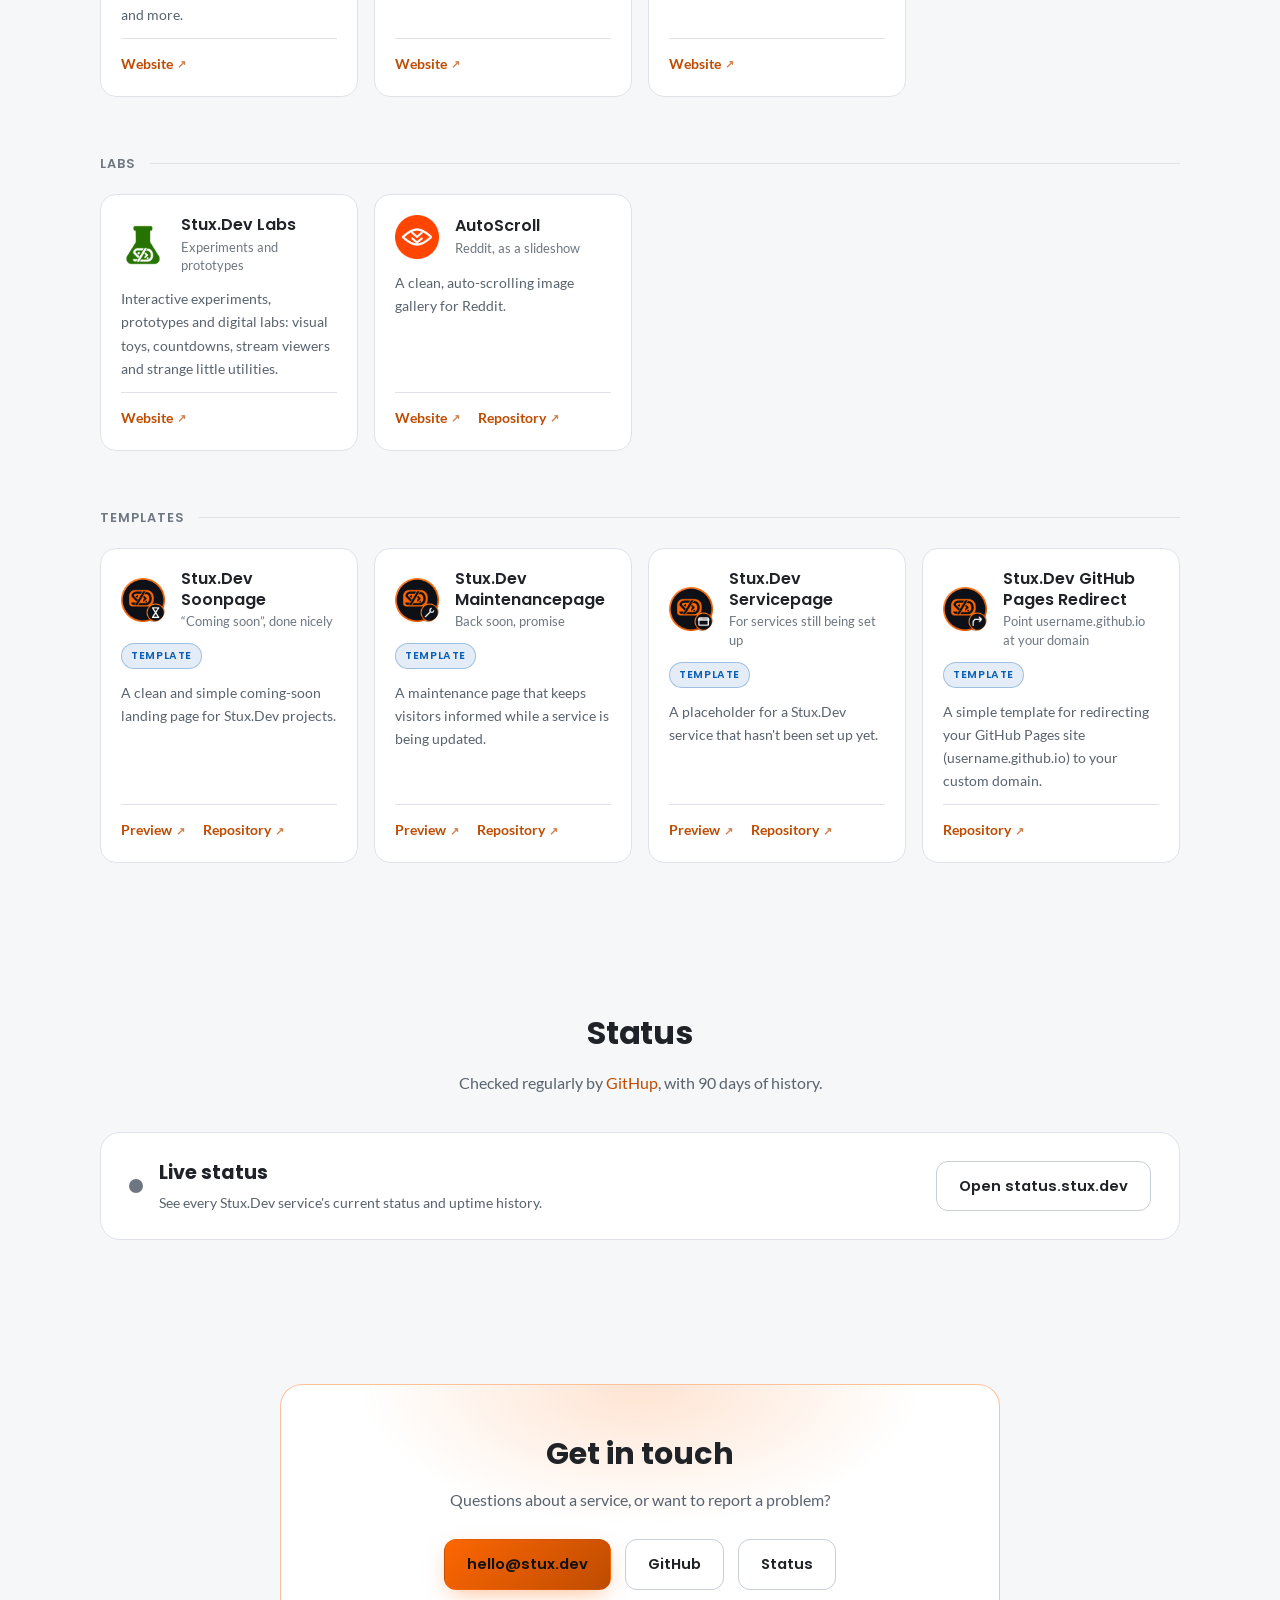
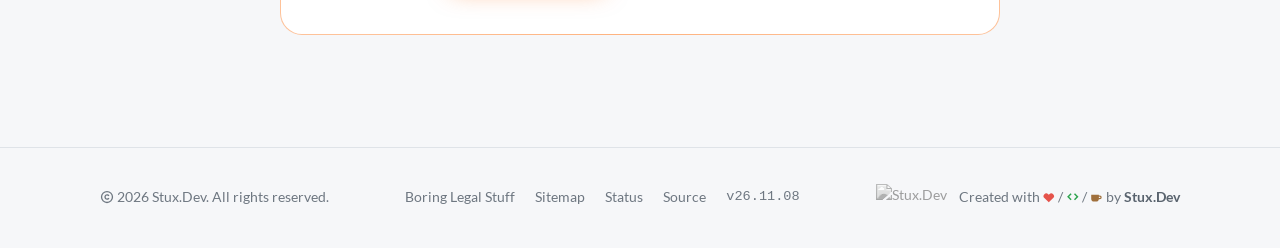
==== commit 12f2905d: "Release v26.11.08 See CHANGELOG.md for details." ====
--- a/index.html
+++ b/index.html
@@ -90,7 +90,7 @@
             </div>
           </div>
           <span class="badge-status live" hidden></span>
-          <p class="desc">Live status and 90-day uptime history for Stux.Dev's website, services and Labs, checked every 5 minutes.</p>
+          <p class="desc">Live status and 90-day uptime history for Stux.Dev's website, services and Labs, checked regularly.</p>
           <div class="project-links">
             <a href="https://status.stux.dev" target="_blank" rel="noopener">Status page</a>
             <a href="https://github.com/StuxDev/Status" target="_blank" rel="noopener">Repository</a>
@@ -259,7 +259,7 @@
     <div class="container">
       <div class="section-head">
         <h2>Status</h2>
-        <p>Checked every 5 minutes by <a href="https://githup.stux.group" target="_blank" rel="noopener" style="color: var(--accent-bright);">GitHup</a>, with 90 days of history.</p>
+        <p>Checked regularly by <a href="https://githup.stux.group" target="_blank" rel="noopener" style="color: var(--accent-bright);">GitHup</a>, with 90 days of history.</p>
       </div>
       <div class="status-band" id="status-band">
         <div class="sb-main">
